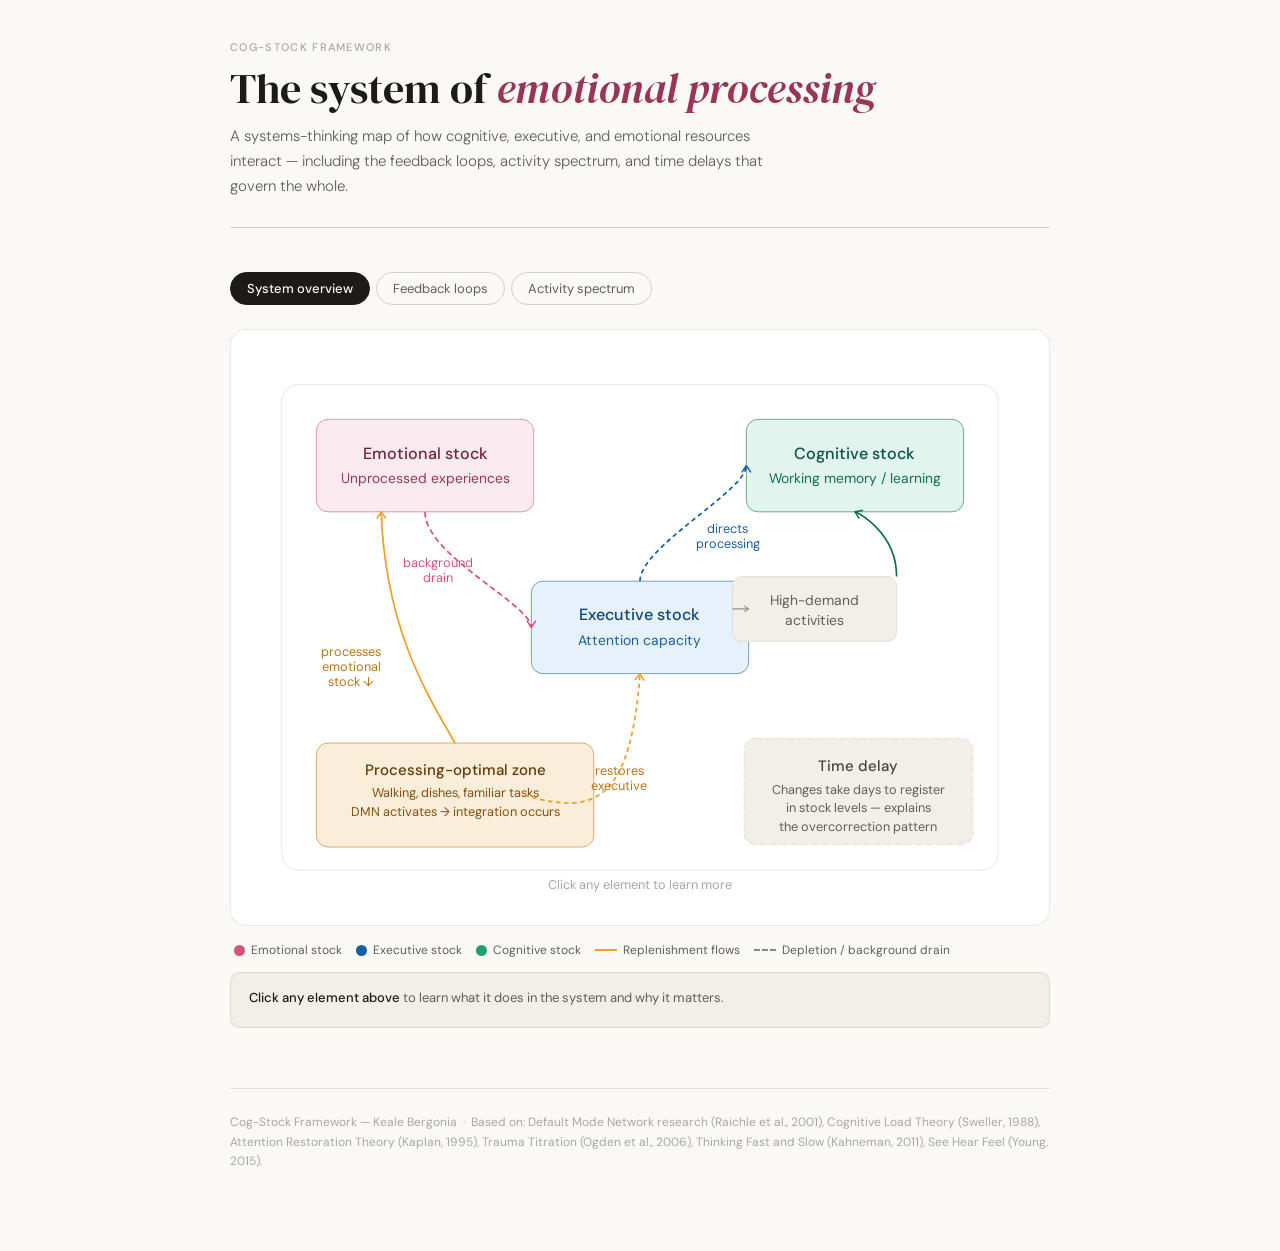
==== index.html @ 5d913b00 "Rename cogstock.html to index.html" ====
<!DOCTYPE html>
<html lang="en">
<head>
  <meta charset="UTF-8">
  <meta name="viewport" content="width=device-width, initial-scale=1.0">
  <title>Cog-Stock System — Keale Bergonia</title>
  <link rel="preconnect" href="https://fonts.googleapis.com">
  <link rel="preconnect" href="https://fonts.gstatic.com" crossorigin>
  <link href="https://fonts.googleapis.com/css2?family=DM+Sans:ital,opsz,wght@0,9..40,300;0,9..40,400;0,9..40,500;1,9..40,300&family=DM+Serif+Display:ital@0;1&display=swap" rel="stylesheet">
  <style>
    :root {
      --pink-50: #FBEAF0;
      --pink-100: #F4C0D1;
      --pink-400: #D4537E;
      --pink-600: #993556;
      --pink-800: #72243E;

      --blue-50: #E6F1FB;
      --blue-400: #378ADD;
      --blue-600: #185FA5;
      --blue-800: #0C447C;

      --teal-50: #E1F5EE;
      --teal-400: #1D9E75;
      --teal-600: #0F6E56;
      --teal-800: #085041;

      --amber-50: #FAEEDA;
      --amber-400: #EF9F27;
      --amber-600: #BA7517;
      --amber-800: #633806;

      --coral-50: #FAECE7;
      --coral-400: #D85A30;
      --coral-600: #993C1D;
      --coral-800: #712B13;

      --red-50: #FCEBEB;
      --red-400: #E24B4A;
      --red-600: #A32D2D;
      --red-800: #501313;

      --gray-50: #F1EFE8;
      --gray-100: #D3D1C7;
      --gray-400: #888780;
      --gray-600: #5F5E5A;
      --gray-800: #444441;

      --bg: #FAF9F6;
      --bg-card: #FFFFFF;
      --text-primary: #1C1B18;
      --text-secondary: #5F5E5A;
      --text-tertiary: #A8A79F;
      --border: rgba(28, 27, 24, 0.1);
      --border-med: rgba(28, 27, 24, 0.18);
      --radius: 10px;
      --radius-lg: 16px;
    }

    * { box-sizing: border-box; margin: 0; padding: 0; }

    body {
      font-family: 'DM Sans', sans-serif;
      background: var(--bg);
      color: var(--text-primary);
      min-height: 100vh;
      padding: 40px 24px 80px;
    }

    .page-wrap {
      max-width: 820px;
      margin: 0 auto;
    }

    header {
      margin-bottom: 44px;
      border-bottom: 0.5px solid var(--border-med);
      padding-bottom: 28px;
    }

    .eyebrow {
      font-size: 11px;
      font-weight: 500;
      letter-spacing: 0.12em;
      text-transform: uppercase;
      color: var(--text-tertiary);
      margin-bottom: 10px;
    }

    h1 {
      font-family: 'DM Serif Display', serif;
      font-size: clamp(28px, 5vw, 42px);
      font-weight: 400;
      line-height: 1.15;
      color: var(--text-primary);
      margin-bottom: 12px;
    }

    h1 em {
      font-style: italic;
      color: var(--pink-600);
    }

    .subtitle {
      font-size: 15px;
      color: var(--text-secondary);
      line-height: 1.65;
      max-width: 560px;
      font-weight: 300;
    }

    /* Tabs */
    .tab-bar {
      display: flex;
      gap: 6px;
      margin-bottom: 24px;
      flex-wrap: wrap;
    }

    .tab {
      padding: 7px 16px;
      border-radius: 20px;
      font-size: 13px;
      font-family: 'DM Sans', sans-serif;
      border: 0.5px solid var(--border-med);
      background: transparent;
      color: var(--text-secondary);
      cursor: pointer;
      transition: all 0.18s ease;
      font-weight: 400;
    }

    .tab:hover {
      background: var(--gray-50);
      border-color: var(--gray-400);
    }

    .tab.active {
      background: var(--text-primary);
      color: #FAF9F6;
      border-color: var(--text-primary);
      font-weight: 500;
    }

    .panel { display: none; }
    .panel.active { display: block; }

    /* SVG container */
    .diagram-wrap {
      background: var(--bg-card);
      border: 0.5px solid var(--border);
      border-radius: var(--radius-lg);
      padding: 20px 16px 16px;
      margin-bottom: 16px;
    }

    svg { overflow: visible; }
    svg text { font-family: 'DM Sans', sans-serif; }

    /* Legend */
    .legend {
      display: flex;
      flex-wrap: wrap;
      gap: 14px;
      font-size: 12px;
      color: var(--text-secondary);
      margin-bottom: 14px;
      padding: 0 4px;
    }

    .legend-item { display: flex; align-items: center; gap: 6px; }
    .legend-dot { width: 11px; height: 11px; border-radius: 50%; flex-shrink: 0; }
    .legend-dash {
      width: 22px; height: 0;
      border-top: 2px dashed var(--gray-400);
      flex-shrink: 0;
    }
    .legend-line {
      width: 22px; height: 2px;
      flex-shrink: 0;
    }

    /* Info box */
    .info-box {
      background: var(--gray-50);
      border: 0.5px solid var(--border);
      border-radius: var(--radius);
      padding: 14px 18px;
      font-size: 13px;
      line-height: 1.7;
      color: var(--text-secondary);
      min-height: 56px;
      transition: all 0.2s ease;
    }

    .info-box strong { color: var(--text-primary); font-weight: 500; }

    /* Activity panel */
    .activity-grid {
      display: grid;
      grid-template-columns: 1fr 1fr;
      gap: 10px;
      margin-bottom: 24px;
    }

    @media (max-width: 520px) {
      .activity-grid { grid-template-columns: 1fr; }
    }

    .activity-card {
      background: var(--bg-card);
      border: 0.5px solid var(--border-med);
      border-radius: var(--radius);
      padding: 14px 16px;
      cursor: pointer;
      transition: all 0.18s ease;
    }

    .activity-card:hover {
      border-color: var(--gray-400);
      background: var(--gray-50);
    }

    .activity-card.selected {
      border-color: var(--pink-400);
      background: var(--pink-50);
    }

    .activity-card h4 {
      font-size: 13px;
      font-weight: 500;
      margin-bottom: 5px;
      color: var(--text-primary);
    }

    .activity-card p {
      font-size: 12px;
      color: var(--text-secondary);
      line-height: 1.55;
      margin-bottom: 8px;
    }

    .tag {
      display: inline-block;
      padding: 3px 9px;
      border-radius: 12px;
      font-size: 11px;
      font-weight: 500;
    }

    /* Meters */
    .meter-section {
      background: var(--bg-card);
      border: 0.5px solid var(--border);
      border-radius: var(--radius-lg);
      padding: 20px 20px 16px;
    }

    .meter-title {
      font-size: 15px;
      font-weight: 500;
      color: var(--text-primary);
      margin-bottom: 4px;
    }

    .meter-desc {
      font-size: 13px;
      color: var(--text-secondary);
      line-height: 1.6;
      margin-bottom: 18px;
    }

    .meter-row { margin-bottom: 12px; }

    .meter-label-row {
      display: flex;
      justify-content: space-between;
      font-size: 12px;
      color: var(--text-secondary);
      margin-bottom: 5px;
    }

    .meter-bar {
      height: 8px;
      border-radius: 4px;
      background: var(--gray-100);
      overflow: hidden;
    }

    .meter-fill {
      height: 100%;
      border-radius: 4px;
      transition: width 0.5s cubic-bezier(0.34, 1.56, 0.64, 1);
    }

    .meter-note {
      margin-top: 16px;
      padding-top: 14px;
      border-top: 0.5px solid var(--border);
      font-size: 12px;
      color: var(--text-secondary);
      line-height: 1.7;
      font-style: italic;
    }

    /* Section heading */
    .section-label {
      font-size: 11px;
      font-weight: 500;
      letter-spacing: 0.1em;
      text-transform: uppercase;
      color: var(--text-tertiary);
      margin-bottom: 16px;
    }

    footer {
      margin-top: 60px;
      padding-top: 24px;
      border-top: 0.5px solid var(--border);
      font-size: 12px;
      color: var(--text-tertiary);
      line-height: 1.6;
    }
  </style>
</head>
<body>
<div class="page-wrap">

  <header>
    <p class="eyebrow">Cog-Stock Framework</p>
    <h1>The system of <em>emotional processing</em></h1>
    <p class="subtitle">A systems-thinking map of how cognitive, executive, and emotional resources interact — including the feedback loops, activity spectrum, and time delays that govern the whole.</p>
  </header>

  <div class="tab-bar">
    <button class="tab active" onclick="showPanel('overview', this)">System overview</button>
    <button class="tab" onclick="showPanel('loops', this)">Feedback loops</button>
    <button class="tab" onclick="showPanel('activities', this)">Activity spectrum</button>
  </div>

  <!-- ===== PANEL 1: OVERVIEW ===== -->
  <div class="panel active" id="panel-overview">
    <div class="diagram-wrap">
      <svg width="100%" viewBox="0 0 680 480">
        <defs>
          <marker id="arr1" viewBox="0 0 10 10" refX="8" refY="5" markerWidth="6" markerHeight="6" orient="auto-start-reverse">
            <path d="M2 1L8 5L2 9" fill="none" stroke="context-stroke" stroke-width="1.5" stroke-linecap="round" stroke-linejoin="round"/>
          </marker>
        </defs>

        <!-- Outer border -->
        <rect x="30" y="30" width="620" height="420" rx="14" fill="none" stroke="#D3D1C7" stroke-width="0.5"/>

        <!-- STOCK 1: Emotional -->
        <g onclick="showInfo('Emotional stock is the accumulation of unprocessed feelings and experiences. It builds continuously — through events, interactions, grief — and drains only through processing. High emotional stock creates background cognitive load even during rest, which is why exhaustion persists even when no new demands are placed on the system.')" style="cursor:pointer">
          <rect x="60" y="60" width="188" height="80" rx="10" fill="#FBEAF0" stroke="#D4537E" stroke-width="0.5"/>
          <text x="154" y="94" text-anchor="middle" font-size="14" font-weight="500" fill="#72243E" font-family="'DM Sans', sans-serif">Emotional stock</text>
          <text x="154" y="115" text-anchor="middle" font-size="12" fill="#993556" font-family="'DM Sans', sans-serif">Unprocessed experiences</text>
        </g>

        <!-- STOCK 2: Executive -->
        <g onclick="showInfo('Executive stock is the finite capacity to direct attention — to process emotional material, make decisions, regulate behavior, and engage with the world. It is the bottleneck of the system. When it is depleted, every other function degrades: emotional processing halts, decision-making fails, and the reinforcing collapse loop begins.')" style="cursor:pointer">
          <rect x="246" y="200" width="188" height="80" rx="10" fill="#E6F1FB" stroke="#185FA5" stroke-width="0.5"/>
          <text x="340" y="234" text-anchor="middle" font-size="14" font-weight="500" fill="#0C447C" font-family="'DM Sans', sans-serif">Executive stock</text>
          <text x="340" y="255" text-anchor="middle" font-size="12" fill="#185FA5" font-family="'DM Sans', sans-serif">Attention capacity</text>
        </g>

        <!-- STOCK 3: Cognitive -->
        <g onclick="showInfo('Cognitive stock is general cognitive resource — working memory, processing speed, learning capacity. It is depleted by active learning, social engagement, creative generation, and analytical work. Unlike emotional stock, cognitive stock replenishes relatively quickly with rest — but only if emotional stock is not simultaneously draining executive resources in the background.')" style="cursor:pointer">
          <rect x="432" y="60" width="188" height="80" rx="10" fill="#E1F5EE" stroke="#0F6E56" stroke-width="0.5"/>
          <text x="526" y="94" text-anchor="middle" font-size="14" font-weight="500" fill="#085041" font-family="'DM Sans', sans-serif">Cognitive stock</text>
          <text x="526" y="115" text-anchor="middle" font-size="12" fill="#0F6E56" font-family="'DM Sans', sans-serif">Working memory / learning</text>
        </g>

        <!-- Background drain: Emotional → Executive -->
        <path d="M 154 140 C 154 178, 246 220, 246 240" fill="none" stroke="#D4537E" stroke-width="1.5" marker-end="url(#arr1)" stroke-dasharray="5 3"/>
        <text x="165" y="188" text-anchor="middle" font-size="11" fill="#D4537E" font-family="'DM Sans', sans-serif">background</text>
        <text x="165" y="201" text-anchor="middle" font-size="11" fill="#D4537E" font-family="'DM Sans', sans-serif">drain</text>

        <!-- High demand activities box -->
        <g onclick="showInfo('High-depletion activities — PHP sessions, creative work, social gatherings, active learning — keep the conscious mind fully occupied. They prevent the default mode network from activating and generate new material that itself requires processing. Both executive and cognitive stocks are taxed simultaneously.')">
          <rect x="420" y="196" width="142" height="56" rx="8" fill="#F1EFE8" stroke="#D3D1C7" stroke-width="0.5" style="cursor:pointer"/>
          <text x="491" y="221" text-anchor="middle" font-size="12" fill="#5F5E5A" font-family="'DM Sans', sans-serif">High-demand</text>
          <text x="491" y="238" text-anchor="middle" font-size="12" fill="#5F5E5A" font-family="'DM Sans', sans-serif">activities</text>
        </g>
        <!-- Arrow: high-demand depletes cognitive -->
        <path d="M 562 196 C 562 156, 526 140, 526 140" fill="none" stroke="#0F6E56" stroke-width="1.5" marker-end="url(#arr1)"/>
        <!-- Arrow: high-demand depletes executive -->
        <path d="M 420 224 L 434 224" fill="none" stroke="#888780" stroke-width="1" marker-end="url(#arr1)"/>

        <!-- Executive directs processing of emotional -->
        <path d="M 340 200 C 340 170, 432 122, 432 100" fill="none" stroke="#185FA5" stroke-width="1.5" marker-end="url(#arr1)" stroke-dasharray="4 3"/>
        <text x="416" y="158" text-anchor="middle" font-size="11" fill="#185FA5" font-family="'DM Sans', sans-serif">directs</text>
        <text x="416" y="171" text-anchor="middle" font-size="11" fill="#185FA5" font-family="'DM Sans', sans-serif">processing</text>

        <!-- Processing-optimal zone -->
        <g onclick="showInfo('Processing-optimal activities are the Goldilocks zone — they occupy just enough attention to prevent rumination while allowing the default mode network to activate. The DMN then works through unprocessed emotional material in the background, integrating experiences and consolidating memory. Walking, dishes, showering, familiar routes all qualify. Modern technology has systematically eliminated these moments.')" style="cursor:pointer">
          <rect x="60" y="340" width="240" height="90" rx="10" fill="#FAEEDA" stroke="#BA7517" stroke-width="0.5"/>
          <text x="180" y="368" text-anchor="middle" font-size="13" font-weight="500" fill="#633806" font-family="'DM Sans', sans-serif">Processing-optimal zone</text>
          <text x="180" y="387" text-anchor="middle" font-size="11" fill="#854F0B" font-family="'DM Sans', sans-serif">Walking, dishes, familiar tasks</text>
          <text x="180" y="403" text-anchor="middle" font-size="11" fill="#854F0B" font-family="'DM Sans', sans-serif">DMN activates → integration occurs</text>
        </g>

        <!-- Processing-optimal reduces emotional stock -->
        <path d="M 180 340 C 154 295, 120 240, 116 140" fill="none" stroke="#EF9F27" stroke-width="1.5" marker-end="url(#arr1)"/>
        <text x="90" y="265" text-anchor="middle" font-size="11" fill="#BA7517" font-family="'DM Sans', sans-serif">processes</text>
        <text x="90" y="278" text-anchor="middle" font-size="11" fill="#BA7517" font-family="'DM Sans', sans-serif">emotional</text>
        <text x="90" y="291" text-anchor="middle" font-size="11" fill="#BA7517" font-family="'DM Sans', sans-serif">stock ↓</text>

        <!-- Processing-optimal restores executive -->
        <path d="M 240 385 C 305 405, 332 385, 340 280" fill="none" stroke="#EF9F27" stroke-width="1.5" marker-end="url(#arr1)" stroke-dasharray="4 3"/>
        <text x="322" y="368" text-anchor="middle" font-size="11" fill="#BA7517" font-family="'DM Sans', sans-serif">restores</text>
        <text x="322" y="381" text-anchor="middle" font-size="11" fill="#BA7517" font-family="'DM Sans', sans-serif">executive</text>

        <!-- Time delay box -->
        <g onclick="showInfo('Time delays are one of the most disorienting features of this system. The effect of switching to online PHP, or adding social time, or reducing demands does not appear in your stocks immediately — it appears days later. This is why people overcorrect: they make a change, feel no improvement, make another change, and then all effects arrive at once causing a different kind of overwhelm. Decisions always need to account for this lag.')" style="cursor:pointer">
          <rect x="430" y="336" width="198" height="92" rx="10" fill="#F1EFE8" stroke="#D3D1C7" stroke-width="0.5" stroke-dasharray="6 3"/>
          <text x="529" y="364" text-anchor="middle" font-size="13" font-weight="500" fill="#444441" font-family="'DM Sans', sans-serif">Time delay</text>
          <text x="529" y="384" text-anchor="middle" font-size="11" fill="#5F5E5A" font-family="'DM Sans', sans-serif">Changes take days to register</text>
          <text x="529" y="400" text-anchor="middle" font-size="11" fill="#5F5E5A" font-family="'DM Sans', sans-serif">in stock levels — explains</text>
          <text x="529" y="416" text-anchor="middle" font-size="11" fill="#5F5E5A" font-family="'DM Sans', sans-serif">the overcorrection pattern</text>
        </g>

        <text x="340" y="466" text-anchor="middle" font-size="11" fill="#A8A79F" font-family="'DM Sans', sans-serif">Click any element to learn more</text>
      </svg>
    </div>

    <div class="legend">
      <div class="legend-item"><div class="legend-dot" style="background:#D4537E"></div> Emotional stock</div>
      <div class="legend-item"><div class="legend-dot" style="background:#185FA5"></div> Executive stock</div>
      <div class="legend-item"><div class="legend-dot" style="background:#1D9E75"></div> Cognitive stock</div>
      <div class="legend-item"><div class="legend-line" style="background:#EF9F27"></div> Replenishment flows</div>
      <div class="legend-item"><div class="legend-dash"></div> Depletion / background drain</div>
    </div>

    <div class="info-box" id="info-box-1">
      <strong>Click any element above</strong> to learn what it does in the system and why it matters.
    </div>
  </div>

  <!-- ===== PANEL 2: FEEDBACK LOOPS ===== -->
  <div class="panel" id="panel-loops">
    <div class="diagram-wrap">
      <svg width="100%" viewBox="0 0 680 460">
        <defs>
          <marker id="arr2" viewBox="0 0 10 10" refX="8" refY="5" markerWidth="6" markerHeight="6" orient="auto-start-reverse">
            <path d="M2 1L8 5L2 9" fill="none" stroke="context-stroke" stroke-width="1.5" stroke-linecap="round" stroke-linejoin="round"/>
          </marker>
        </defs>

        <!-- REINFORCING LOOP -->
        <text x="170" y="36" text-anchor="middle" font-size="13" font-weight="500" fill="#1C1B18" font-family="'DM Sans', sans-serif">Reinforcing collapse loop</text>
        <text x="170" y="52" text-anchor="middle" font-size="11" fill="#888780" font-family="'DM Sans', sans-serif">Each pass amplifies the original condition</text>

        <g onclick="showInfo2('Executive depletion is the starting condition. When the executive stock runs low — from PHP, creative work, social demands — the system loses its capacity to process emotional material or regulate behavior. Everything downstream degrades. The critical insight is that this is a resource problem, not a character problem.')" style="cursor:pointer">
          <rect x="50" y="72" width="240" height="60" rx="10" fill="#FAECE7" stroke="#D85A30" stroke-width="0.5"/>
          <text x="170" y="99" text-anchor="middle" font-size="13" font-weight="500" fill="#712B13" font-family="'DM Sans', sans-serif">Executive depletion</text>
          <text x="170" y="117" text-anchor="middle" font-size="12" fill="#993C1D" font-family="'DM Sans', sans-serif">Resource exhausted</text>
        </g>

        <g onclick="showInfo2('When executive stock is depleted, the system cannot function at its normal level. High-depletion tasks become impossible. Creative work stalls. Social engagement costs too much. The critical move is what happens next — because rather than reading this as a resource problem, the mind often reads it as a character problem.')" style="cursor:pointer">
          <rect x="50" y="196" width="240" height="60" rx="10" fill="#FAECE7" stroke="#D85A30" stroke-width="0.5"/>
          <text x="170" y="223" text-anchor="middle" font-size="13" font-weight="500" fill="#712B13" font-family="'DM Sans', sans-serif">Functional impairment</text>
          <text x="170" y="241" text-anchor="middle" font-size="12" fill="#993C1D" font-family="'DM Sans', sans-serif">Capacity visibly fails</text>
        </g>

        <g onclick="showInfo2('The self-talk interpretation: this impairment means laziness, weakness, lack of discipline — not resource depletion. This is the crucial misattribution. It generates shame and self-directed anger, which are themselves emotional experiences requiring processing capacity to handle. The loop closes: the interpretation that tries to explain the failure actually worsens it.')" style="cursor:pointer">
          <rect x="50" y="320" width="240" height="60" rx="10" fill="#FCEBEB" stroke="#E24B4A" stroke-width="0.5"/>
          <text x="170" y="347" text-anchor="middle" font-size="13" font-weight="500" fill="#501313" font-family="'DM Sans', sans-serif">Negative self-interpretation</text>
          <text x="170" y="365" text-anchor="middle" font-size="12" fill="#A32D2D" font-family="'DM Sans', sans-serif">Laziness, failure, weakness</text>
        </g>

        <g onclick="showInfo2('Shame and self-criticism add to emotional stock — they are unprocessed feelings that now require executive resources to handle. This is the loop closing: depleted executive stock → impairment → shame → more emotional stock → further executive depletion → deeper impairment. Each cycle worsens the starting condition.')" style="cursor:pointer">
          <rect x="390" y="196" width="240" height="60" rx="10" fill="#FBEAF0" stroke="#D4537E" stroke-width="0.5"/>
          <text x="510" y="223" text-anchor="middle" font-size="13" font-weight="500" fill="#72243E" font-family="'DM Sans', sans-serif">Emotional stock rises</text>
          <text x="510" y="241" text-anchor="middle" font-size="12" fill="#993556" font-family="'DM Sans', sans-serif">Shame added to backlog</text>
        </g>

        <!-- Loop arrows -->
        <path d="M 170 132 L 170 196" fill="none" stroke="#D85A30" stroke-width="1.5" marker-end="url(#arr2)"/>
        <path d="M 170 256 L 170 320" fill="none" stroke="#E24B4A" stroke-width="1.5" marker-end="url(#arr2)"/>
        <path d="M 290 350 C 360 350, 380 290, 390 256" fill="none" stroke="#E24B4A" stroke-width="1.5" marker-end="url(#arr2)"/>
        <path d="M 510 196 C 510 158, 360 130, 290 120" fill="none" stroke="#D4537E" stroke-width="1.5" marker-end="url(#arr2)"/>

        <text x="330" y="168" text-anchor="middle" font-size="26" fill="#D85A30" opacity="0.5" font-family="sans-serif">↻</text>
        <text x="330" y="192" text-anchor="middle" font-size="11" fill="#D85A30" font-family="'DM Sans', sans-serif">amplifies</text>

        <!-- Divider -->
        <line x1="380" y1="55" x2="380" y2="430" stroke="#D3D1C7" stroke-width="0.5" stroke-dasharray="4 4"/>

        <!-- BALANCING LOOP -->
        <text x="530" y="36" text-anchor="middle" font-size="13" font-weight="500" fill="#1C1B18" font-family="'DM Sans', sans-serif">Balancing loop</text>
        <text x="530" y="52" text-anchor="middle" font-size="11" fill="#888780" font-family="'DM Sans', sans-serif">Titration seeks safe equilibrium</text>

        <!-- Reinforcing symbol -->
        <text x="530" y="36" text-anchor="middle" font-size="13" font-weight="500" fill="#1C1B18" font-family="'DM Sans', sans-serif">Balancing loop</text>

        <g onclick="showInfo2('High emotional pressure means the valve — the metaphor for inward attention — needs careful management. Opening it too wide (sitting meditation) when pressure is high floods the system. Keeping it completely closed (constant distraction) lets pressure build indefinitely. The answer is calibrated opening.')" style="cursor:pointer">
          <rect x="415" y="72" width="228" height="60" rx="10" fill="#FBEAF0" stroke="#D4537E" stroke-width="0.5"/>
          <text x="529" y="99" text-anchor="middle" font-size="13" font-weight="500" fill="#72243E" font-family="'DM Sans', sans-serif">Emotional pressure</text>
          <text x="529" y="117" text-anchor="middle" font-size="12" fill="#993556" font-family="'DM Sans', sans-serif">high / medium / low</text>
        </g>

        <g onclick="showInfo2('The valve opening — how much inward attention you allow — adjusts to match current capacity. This is the titration mechanism. Too intense to sit? Do dishes. Still too intense? Add music. Still overwhelming? Try a podcast. This is not avoidance. It is strategic regulation of processing rate to protect the system from flooding.')" style="cursor:pointer">
          <rect x="415" y="196" width="228" height="60" rx="10" fill="#FAEEDA" stroke="#BA7517" stroke-width="0.5"/>
          <text x="529" y="223" text-anchor="middle" font-size="13" font-weight="500" fill="#633806" font-family="'DM Sans', sans-serif">Valve opening adjusts</text>
          <text x="529" y="241" text-anchor="middle" font-size="12" fill="#854F0B" font-family="'DM Sans', sans-serif">to current capacity</text>
        </g>

        <g onclick="showInfo2('When titration is calibrated correctly, the system processes emotional stock at a manageable rate — neither flooding nor accumulating indefinitely. The DMN activates, integration occurs, and emotional stock slowly decreases. Executive stock is preserved rather than overwhelmed. This is the healthy loop.')" style="cursor:pointer">
          <rect x="415" y="320" width="228" height="60" rx="10" fill="#E1F5EE" stroke="#0F6E56" stroke-width="0.5"/>
          <text x="529" y="347" text-anchor="middle" font-size="13" font-weight="500" fill="#085041" font-family="'DM Sans', sans-serif">Processing occurs</text>
          <text x="529" y="365" text-anchor="middle" font-size="12" fill="#0F6E56" font-family="'DM Sans', sans-serif">at manageable rate</text>
        </g>

        <path d="M 529 132 L 529 196" fill="none" stroke="#D4537E" stroke-width="1.5" marker-end="url(#arr2)"/>
        <path d="M 529 256 L 529 320" fill="none" stroke="#EF9F27" stroke-width="1.5" marker-end="url(#arr2)"/>
        <path d="M 415 350 C 390 350, 390 132, 415 102" fill="none" stroke="#1D9E75" stroke-width="1.5" marker-end="url(#arr2)"/>

        <text x="392" y="232" text-anchor="middle" font-size="18" fill="#1D9E75" opacity="0.7" font-family="sans-serif">⇌</text>
        <text x="392" y="255" text-anchor="middle" font-size="11" fill="#1D9E75" font-family="'DM Sans', sans-serif">regulates</text>

        <text x="185" y="444" text-anchor="middle" font-size="11" fill="#A8A79F" font-family="'DM Sans', sans-serif">Reinforcing loops amplify</text>
        <text x="530" y="444" text-anchor="middle" font-size="11" fill="#A8A79F" font-family="'DM Sans', sans-serif">Balancing loops regulate</text>
      </svg>
    </div>
    <div class="info-box" id="info-box-2">
      <strong>Click any node above</strong> to understand its role in the feedback loop.
    </div>
  </div>

  <!-- ===== PANEL 3: ACTIVITIES ===== -->
  <div class="panel" id="panel-activities">
    <p class="section-label">Select an activity type</p>
    <div class="activity-grid">
      <div class="activity-card selected" id="card-high" onclick="selectActivity('high')">
        <h4>High depletion</h4>
        <p>PHP sessions, creative writing, social gatherings, new skill learning</p>
        <span class="tag" style="background:#FAECE7; color:#712B13;">Drains executive + cognitive</span>
      </div>
      <div class="activity-card" id="card-optimal" onclick="selectActivity('optimal')">
        <h4>Processing-optimal</h4>
        <p>Walking, doing dishes, showering, driving familiar routes</p>
        <span class="tag" style="background:#FAEEDA; color:#633806;">DMN activates → integration</span>
      </div>
      <div class="activity-card" id="card-low" onclick="selectActivity('low')">
        <h4>Low depletion</h4>
        <p>Watching TV, reading casually, low-effort games</p>
        <span class="tag" style="background:#E1F5EE; color:#085041;">Rests but doesn't replenish</span>
      </div>
      <div class="activity-card" id="card-sitting" onclick="selectActivity('sitting')">
        <h4>Sitting meditation</h4>
        <p>Formal breath focus, body scan — maximum valve opening</p>
        <span class="tag" style="background:#E6F1FB; color:#0C447C;">Optimal only when capacity is high</span>
      </div>
    </div>

    <div class="meter-section">
      <div class="meter-title" id="act-title">High-depletion activity</div>
      <div class="meter-desc" id="act-desc">PHP, creative work, social engagement — keeps the conscious mind fully occupied, preventing any background processing.</div>

      <div class="meter-row">
        <div class="meter-label-row"><span>Executive stock: capacity preserved</span></div>
        <div class="meter-bar"><div class="meter-fill" id="bar-exec" style="background:#185FA5; width:10%"></div></div>
      </div>
      <div class="meter-row">
        <div class="meter-label-row"><span>Cognitive stock: capacity preserved</span></div>
        <div class="meter-bar"><div class="meter-fill" id="bar-cog" style="background:#1D9E75; width:10%"></div></div>
      </div>
      <div class="meter-row">
        <div class="meter-label-row"><span>Emotional processing rate</span></div>
        <div class="meter-bar"><div class="meter-fill" id="bar-proc" style="background:#D4537E; width:10%"></div></div>
      </div>
      <div class="meter-row">
        <div class="meter-label-row"><span>Valve opening (inward attention)</span></div>
        <div class="meter-bar"><div class="meter-fill" id="bar-valve" style="background:#EF9F27; width:10%"></div></div>
      </div>

      <div class="meter-note" id="act-note"></div>
    </div>
  </div>

  <footer>
    <p>Cog-Stock Framework — Keale Bergonia &nbsp;·&nbsp; Based on: Default Mode Network research (Raichle et al., 2001), Cognitive Load Theory (Sweller, 1988), Attention Restoration Theory (Kaplan, 1995), Trauma Titration (Ogden et al., 2006), Thinking Fast and Slow (Kahneman, 2011), See Hear Feel (Young, 2015).</p>
  </footer>
</div>

<script>
  function showPanel(name, btn) {
    document.querySelectorAll('.panel').forEach(p => p.classList.remove('active'));
    document.querySelectorAll('.tab').forEach(t => t.classList.remove('active'));
    document.getElementById('panel-' + name).classList.add('active');
    btn.classList.add('active');
  }

  function showInfo(msg) {
    const box = document.getElementById('info-box-1');
    if (box) box.innerHTML = msg;
  }

  function showInfo2(msg) {
    const box = document.getElementById('info-box-2');
    if (box) box.innerHTML = msg;
  }

  const activities = {
    high: {
      title: 'High-depletion activity',
      desc: 'PHP, creative work, social engagement — keeps the conscious mind fully occupied, preventing any background processing.',
      exec: 12, cog: 15, proc: 4, valve: 5,
      note: 'The "recovery plan" failure from the PHP case study: reaching for creative hobbies after a PHP session attempts to fill from an empty executive stock. There is nowhere left to pull from — which reads as laziness but is actually resource exhaustion.'
    },
    optimal: {
      title: 'Processing-optimal activity',
      desc: 'Walking, dishes, showering — occupies just enough attention to prevent rumination while activating the default mode network.',
      exec: 72, cog: 68, proc: 85, valve: 60,
      note: 'This is the Goldilocks zone. The DMN activates, emotional material surfaces and integrates at a manageable rate, and executive stock is gently preserved rather than depleted. The bed, the bath, the bus — the moments modern technology has systematically eliminated.'
    },
    low: {
      title: 'Low-depletion activity',
      desc: 'TV, casual reading, low-effort games — rests executive functions without creating conditions for emotional integration.',
      exec: 55, cog: 50, proc: 22, valve: 18,
      note: 'An important distinction: rest and replenishment are not the same. Low-depletion activities prevent new drain but do not actively process the emotional stock accumulating in the background. Useful for acute overwhelm, but not a substitute for processing-optimal time.'
    },
    sitting: {
      title: 'Sitting meditation',
      desc: 'Full inward focus — maximum valve opening. Highest processing rate possible, but requires the most executive capacity to sustain.',
      exec: 65, cog: 60, proc: 95, valve: 95,
      note: 'When executive stock is high, sitting meditation is the most efficient processing mode. When executive stock is already depleted, it is the worst choice — you are opening the valve fully into an empty bucket. The correct response is not to push through, but to move down the meditation spectrum.'
    }
  };

  function selectActivity(key) {
    document.querySelectorAll('.activity-card').forEach(c => c.classList.remove('selected'));
    document.getElementById('card-' + key).classList.add('selected');
    const a = activities[key];
    document.getElementById('act-title').textContent = a.title;
    document.getElementById('act-desc').textContent = a.desc;
    document.getElementById('bar-exec').style.width = a.exec + '%';
    document.getElementById('bar-cog').style.width = a.cog + '%';
    document.getElementById('bar-proc').style.width = a.proc + '%';
    document.getElementById('bar-valve').style.width = a.valve + '%';
    document.getElementById('act-note').textContent = a.note;
  }

  selectActivity('high');
</script>
</body>
</html>
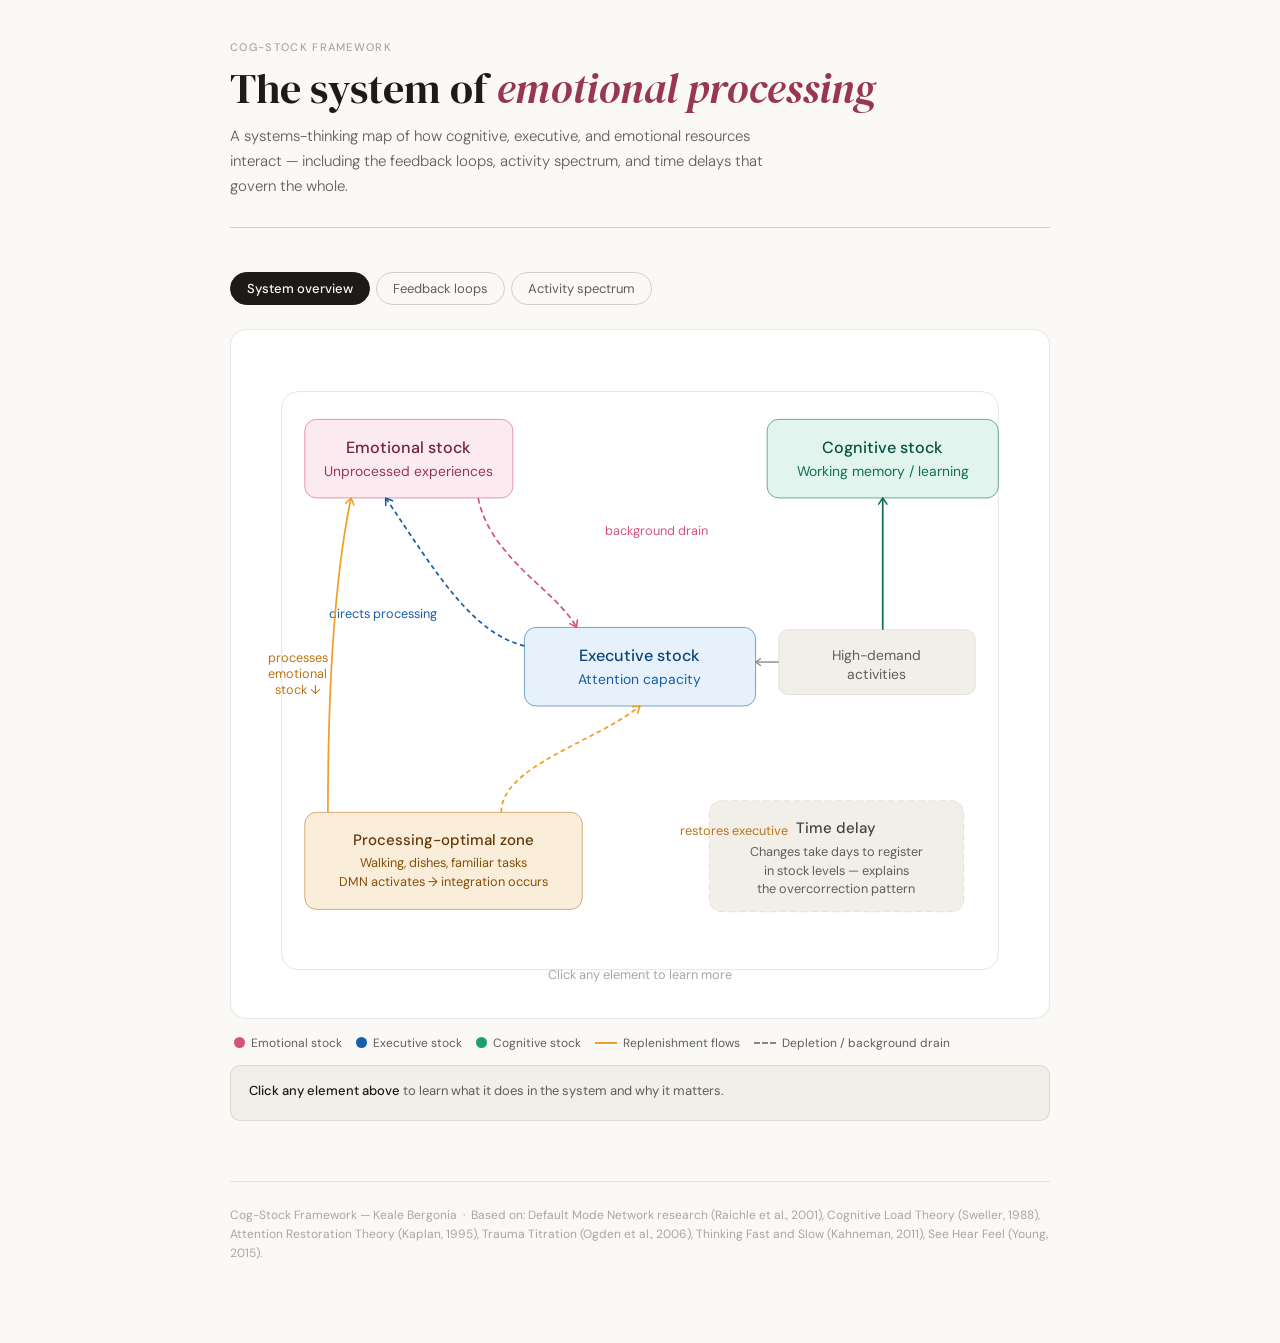
==== commit bb53affd: "Update index.html" ====
--- a/index.html
+++ b/index.html
@@ -341,7 +341,43 @@
   <!-- ===== PANEL 1: OVERVIEW ===== -->
   <div class="panel active" id="panel-overview">
     <div class="diagram-wrap">
-      <svg width="100%" viewBox="0 0 680 480">
+      <!--
+        CLEAN LAYOUT — viewBox 680 x 560
+        All nodes, arrows, and labels placed with explicit clear-zone reasoning.
+
+        NODE POSITIONS (x, y, w, h):
+          Emotional stock:      x=50,  y=60,  w=180, h=68  → right edge x=230, bottom y=128, centre (140, 94)
+          Cognitive stock:      x=450, y=60,  w=200, h=68  → left edge x=450, bottom y=128, centre (550, 94)
+          Executive stock:      x=240, y=240, w=200, h=68  → top y=240, bottom y=308, centre (340, 274)
+          High-demand:          x=460, y=240, w=170, h=56  → left edge x=460, centre (545, 268)
+          Processing-optimal:   x=50,  y=400, w=240, h=84  → right edge x=290, top y=400, centre (170, 442)
+          Time delay:           x=400, y=390, w=220, h=96  → centre (510, 438)
+
+        ARROWS and their label zones:
+          1. Background drain (pink dashed): Emotional bottom-right (200,128) → Executive top (300,240)
+             Curves through clear zone right of Emotional, left of Executive top.
+             Label at x=270, y=190 (open space between the two boxes, right of curve midpoint)
+
+          2. Directs processing (blue dashed): Executive top-left (260,240) → Emotional bottom (130,128)
+             Curves left through open zone. Needs to stay left of background drain curve.
+             Label at x=155, y=210 (below the curve midpoint, above Executive box)
+
+          3. High-demand → Cognitive (green solid): High-demand top (535,240) → Cognitive bottom (535,128)
+             Straight vertical line in right column.
+             No label needed — visually obvious.
+
+          4. High-demand → Executive (gray solid): High-demand left (460,268) → Executive right (440,274)
+             Short horizontal stub.
+
+          5. Processing-optimal → Emotional (amber solid): Proc-opt left-top (65,400) → Emotional bottom-left (90,128)
+             Runs up the far left edge, clear of all other lines.
+             Label at x=38, y=275 (rotated, or 3 lines at x=38)
+
+          6. Processing-optimal → Executive (amber dashed): Proc-opt right (290,442) → Executive bottom (340,308)
+             Curves right then up in the open zone between the two boxes.
+             Label at x=360, y=380 (right of curve, clear of Time delay box)
+      -->
+      <svg width="100%" viewBox="0 0 680 560">
         <defs>
           <marker id="arr1" viewBox="0 0 10 10" refX="8" refY="5" markerWidth="6" markerHeight="6" orient="auto-start-reverse">
             <path d="M2 1L8 5L2 9" fill="none" stroke="context-stroke" stroke-width="1.5" stroke-linecap="round" stroke-linejoin="round"/>
@@ -349,79 +385,90 @@
         </defs>
 
         <!-- Outer border -->
-        <rect x="30" y="30" width="620" height="420" rx="14" fill="none" stroke="#D3D1C7" stroke-width="0.5"/>
-
-        <!-- STOCK 1: Emotional -->
+        <rect x="30" y="36" width="620" height="500" rx="14" fill="none" stroke="#D3D1C7" stroke-width="0.5"/>
+
+        <!-- ── NODES ── -->
+
+        <!-- Emotional stock: x=50 y=60 w=180 h=68 -->
         <g onclick="showInfo('Emotional stock is the accumulation of unprocessed feelings and experiences. It builds continuously — through events, interactions, grief — and drains only through processing. High emotional stock creates background cognitive load even during rest, which is why exhaustion persists even when no new demands are placed on the system.')" style="cursor:pointer">
-          <rect x="60" y="60" width="188" height="80" rx="10" fill="#FBEAF0" stroke="#D4537E" stroke-width="0.5"/>
-          <text x="154" y="94" text-anchor="middle" font-size="14" font-weight="500" fill="#72243E" font-family="'DM Sans', sans-serif">Emotional stock</text>
-          <text x="154" y="115" text-anchor="middle" font-size="12" fill="#993556" font-family="'DM Sans', sans-serif">Unprocessed experiences</text>
-        </g>
-
-        <!-- STOCK 2: Executive -->
+          <rect x="50" y="60" width="180" height="68" rx="10" fill="#FBEAF0" stroke="#D4537E" stroke-width="0.5"/>
+          <text x="140" y="89" text-anchor="middle" font-size="14" font-weight="500" fill="#72243E" font-family="'DM Sans', sans-serif">Emotional stock</text>
+          <text x="140" y="109" text-anchor="middle" font-size="12" fill="#993556" font-family="'DM Sans', sans-serif">Unprocessed experiences</text>
+        </g>
+
+        <!-- Cognitive stock: x=450 y=60 w=200 h=68 -->
+        <g onclick="showInfo('Cognitive stock is general cognitive resource — working memory, processing speed, learning capacity. It is depleted by active learning, social engagement, creative generation, and analytical work. Unlike emotional stock, cognitive stock replenishes relatively quickly with rest — but only if emotional stock is not simultaneously draining executive resources in the background.')" style="cursor:pointer">
+          <rect x="450" y="60" width="200" height="68" rx="10" fill="#E1F5EE" stroke="#0F6E56" stroke-width="0.5"/>
+          <text x="550" y="89" text-anchor="middle" font-size="14" font-weight="500" fill="#085041" font-family="'DM Sans', sans-serif">Cognitive stock</text>
+          <text x="550" y="109" text-anchor="middle" font-size="12" fill="#0F6E56" font-family="'DM Sans', sans-serif">Working memory / learning</text>
+        </g>
+
+        <!-- Executive stock: x=240 y=240 w=200 h=68 -->
         <g onclick="showInfo('Executive stock is the finite capacity to direct attention — to process emotional material, make decisions, regulate behavior, and engage with the world. It is the bottleneck of the system. When it is depleted, every other function degrades: emotional processing halts, decision-making fails, and the reinforcing collapse loop begins.')" style="cursor:pointer">
-          <rect x="246" y="200" width="188" height="80" rx="10" fill="#E6F1FB" stroke="#185FA5" stroke-width="0.5"/>
-          <text x="340" y="234" text-anchor="middle" font-size="14" font-weight="500" fill="#0C447C" font-family="'DM Sans', sans-serif">Executive stock</text>
-          <text x="340" y="255" text-anchor="middle" font-size="12" fill="#185FA5" font-family="'DM Sans', sans-serif">Attention capacity</text>
-        </g>
-
-        <!-- STOCK 3: Cognitive -->
-        <g onclick="showInfo('Cognitive stock is general cognitive resource — working memory, processing speed, learning capacity. It is depleted by active learning, social engagement, creative generation, and analytical work. Unlike emotional stock, cognitive stock replenishes relatively quickly with rest — but only if emotional stock is not simultaneously draining executive resources in the background.')" style="cursor:pointer">
-          <rect x="432" y="60" width="188" height="80" rx="10" fill="#E1F5EE" stroke="#0F6E56" stroke-width="0.5"/>
-          <text x="526" y="94" text-anchor="middle" font-size="14" font-weight="500" fill="#085041" font-family="'DM Sans', sans-serif">Cognitive stock</text>
-          <text x="526" y="115" text-anchor="middle" font-size="12" fill="#0F6E56" font-family="'DM Sans', sans-serif">Working memory / learning</text>
-        </g>
-
-        <!-- Background drain: Emotional → Executive -->
-        <path d="M 154 140 C 154 178, 246 220, 246 240" fill="none" stroke="#D4537E" stroke-width="1.5" marker-end="url(#arr1)" stroke-dasharray="5 3"/>
-        <text x="165" y="188" text-anchor="middle" font-size="11" fill="#D4537E" font-family="'DM Sans', sans-serif">background</text>
-        <text x="165" y="201" text-anchor="middle" font-size="11" fill="#D4537E" font-family="'DM Sans', sans-serif">drain</text>
-
-        <!-- High demand activities box -->
-        <g onclick="showInfo('High-depletion activities — PHP sessions, creative work, social gatherings, active learning — keep the conscious mind fully occupied. They prevent the default mode network from activating and generate new material that itself requires processing. Both executive and cognitive stocks are taxed simultaneously.')">
-          <rect x="420" y="196" width="142" height="56" rx="8" fill="#F1EFE8" stroke="#D3D1C7" stroke-width="0.5" style="cursor:pointer"/>
-          <text x="491" y="221" text-anchor="middle" font-size="12" fill="#5F5E5A" font-family="'DM Sans', sans-serif">High-demand</text>
-          <text x="491" y="238" text-anchor="middle" font-size="12" fill="#5F5E5A" font-family="'DM Sans', sans-serif">activities</text>
-        </g>
-        <!-- Arrow: high-demand depletes cognitive -->
-        <path d="M 562 196 C 562 156, 526 140, 526 140" fill="none" stroke="#0F6E56" stroke-width="1.5" marker-end="url(#arr1)"/>
-        <!-- Arrow: high-demand depletes executive -->
-        <path d="M 420 224 L 434 224" fill="none" stroke="#888780" stroke-width="1" marker-end="url(#arr1)"/>
-
-        <!-- Executive directs processing of emotional -->
-        <path d="M 340 200 C 340 170, 432 122, 432 100" fill="none" stroke="#185FA5" stroke-width="1.5" marker-end="url(#arr1)" stroke-dasharray="4 3"/>
-        <text x="416" y="158" text-anchor="middle" font-size="11" fill="#185FA5" font-family="'DM Sans', sans-serif">directs</text>
-        <text x="416" y="171" text-anchor="middle" font-size="11" fill="#185FA5" font-family="'DM Sans', sans-serif">processing</text>
-
-        <!-- Processing-optimal zone -->
+          <rect x="240" y="240" width="200" height="68" rx="10" fill="#E6F1FB" stroke="#185FA5" stroke-width="0.5"/>
+          <text x="340" y="269" text-anchor="middle" font-size="14" font-weight="500" fill="#0C447C" font-family="'DM Sans', sans-serif">Executive stock</text>
+          <text x="340" y="289" text-anchor="middle" font-size="12" fill="#185FA5" font-family="'DM Sans', sans-serif">Attention capacity</text>
+        </g>
+
+        <!-- High-demand activities: x=460 y=240 w=170 h=56 -->
+        <g onclick="showInfo('High-depletion activities — PHP sessions, creative work, social gatherings, active learning — keep the conscious mind fully occupied. They prevent the default mode network from activating and generate new material that itself requires processing. Both executive and cognitive stocks are taxed simultaneously.')" style="cursor:pointer">
+          <rect x="460" y="242" width="170" height="56" rx="8" fill="#F1EFE8" stroke="#D3D1C7" stroke-width="0.5"/>
+          <text x="545" y="268" text-anchor="middle" font-size="12" fill="#5F5E5A" font-family="'DM Sans', sans-serif">High-demand</text>
+          <text x="545" y="285" text-anchor="middle" font-size="12" fill="#5F5E5A" font-family="'DM Sans', sans-serif">activities</text>
+        </g>
+
+        <!-- Processing-optimal zone: x=50 y=400 w=240 h=84 -->
         <g onclick="showInfo('Processing-optimal activities are the Goldilocks zone — they occupy just enough attention to prevent rumination while allowing the default mode network to activate. The DMN then works through unprocessed emotional material in the background, integrating experiences and consolidating memory. Walking, dishes, showering, familiar routes all qualify. Modern technology has systematically eliminated these moments.')" style="cursor:pointer">
-          <rect x="60" y="340" width="240" height="90" rx="10" fill="#FAEEDA" stroke="#BA7517" stroke-width="0.5"/>
-          <text x="180" y="368" text-anchor="middle" font-size="13" font-weight="500" fill="#633806" font-family="'DM Sans', sans-serif">Processing-optimal zone</text>
-          <text x="180" y="387" text-anchor="middle" font-size="11" fill="#854F0B" font-family="'DM Sans', sans-serif">Walking, dishes, familiar tasks</text>
-          <text x="180" y="403" text-anchor="middle" font-size="11" fill="#854F0B" font-family="'DM Sans', sans-serif">DMN activates → integration occurs</text>
-        </g>
-
-        <!-- Processing-optimal reduces emotional stock -->
-        <path d="M 180 340 C 154 295, 120 240, 116 140" fill="none" stroke="#EF9F27" stroke-width="1.5" marker-end="url(#arr1)"/>
-        <text x="90" y="265" text-anchor="middle" font-size="11" fill="#BA7517" font-family="'DM Sans', sans-serif">processes</text>
-        <text x="90" y="278" text-anchor="middle" font-size="11" fill="#BA7517" font-family="'DM Sans', sans-serif">emotional</text>
-        <text x="90" y="291" text-anchor="middle" font-size="11" fill="#BA7517" font-family="'DM Sans', sans-serif">stock ↓</text>
-
-        <!-- Processing-optimal restores executive -->
-        <path d="M 240 385 C 305 405, 332 385, 340 280" fill="none" stroke="#EF9F27" stroke-width="1.5" marker-end="url(#arr1)" stroke-dasharray="4 3"/>
-        <text x="322" y="368" text-anchor="middle" font-size="11" fill="#BA7517" font-family="'DM Sans', sans-serif">restores</text>
-        <text x="322" y="381" text-anchor="middle" font-size="11" fill="#BA7517" font-family="'DM Sans', sans-serif">executive</text>
-
-        <!-- Time delay box -->
+          <rect x="50" y="400" width="240" height="84" rx="10" fill="#FAEEDA" stroke="#BA7517" stroke-width="0.5"/>
+          <text x="170" y="428" text-anchor="middle" font-size="13" font-weight="500" fill="#633806" font-family="'DM Sans', sans-serif">Processing-optimal zone</text>
+          <text x="170" y="447" text-anchor="middle" font-size="11" fill="#854F0B" font-family="'DM Sans', sans-serif">Walking, dishes, familiar tasks</text>
+          <text x="170" y="464" text-anchor="middle" font-size="11" fill="#854F0B" font-family="'DM Sans', sans-serif">DMN activates → integration occurs</text>
+        </g>
+
+        <!-- Time delay: x=400 y=390 w=220 h=96 -->
         <g onclick="showInfo('Time delays are one of the most disorienting features of this system. The effect of switching to online PHP, or adding social time, or reducing demands does not appear in your stocks immediately — it appears days later. This is why people overcorrect: they make a change, feel no improvement, make another change, and then all effects arrive at once causing a different kind of overwhelm. Decisions always need to account for this lag.')" style="cursor:pointer">
-          <rect x="430" y="336" width="198" height="92" rx="10" fill="#F1EFE8" stroke="#D3D1C7" stroke-width="0.5" stroke-dasharray="6 3"/>
-          <text x="529" y="364" text-anchor="middle" font-size="13" font-weight="500" fill="#444441" font-family="'DM Sans', sans-serif">Time delay</text>
-          <text x="529" y="384" text-anchor="middle" font-size="11" fill="#5F5E5A" font-family="'DM Sans', sans-serif">Changes take days to register</text>
-          <text x="529" y="400" text-anchor="middle" font-size="11" fill="#5F5E5A" font-family="'DM Sans', sans-serif">in stock levels — explains</text>
-          <text x="529" y="416" text-anchor="middle" font-size="11" fill="#5F5E5A" font-family="'DM Sans', sans-serif">the overcorrection pattern</text>
-        </g>
-
-        <text x="340" y="466" text-anchor="middle" font-size="11" fill="#A8A79F" font-family="'DM Sans', sans-serif">Click any element to learn more</text>
+          <rect x="400" y="390" width="220" height="96" rx="10" fill="#F1EFE8" stroke="#D3D1C7" stroke-width="0.5" stroke-dasharray="6 3"/>
+          <text x="510" y="418" text-anchor="middle" font-size="13" font-weight="500" fill="#444441" font-family="'DM Sans', sans-serif">Time delay</text>
+          <text x="510" y="438" text-anchor="middle" font-size="11" fill="#5F5E5A" font-family="'DM Sans', sans-serif">Changes take days to register</text>
+          <text x="510" y="454" text-anchor="middle" font-size="11" fill="#5F5E5A" font-family="'DM Sans', sans-serif">in stock levels — explains</text>
+          <text x="510" y="470" text-anchor="middle" font-size="11" fill="#5F5E5A" font-family="'DM Sans', sans-serif">the overcorrection pattern</text>
+        </g>
+
+        <!-- ── ARROWS ── -->
+
+        <!-- 1. Background drain: exits Emotional bottom-right (200,128), curves to Executive top (290,240) — dashed pink -->
+        <!-- Path stays in the zone x=200–290, y=128–240, well right of Emotional and left of Cognitive -->
+        <path d="M 200 128 C 210 180, 270 210, 285 240" fill="none" stroke="#D4537E" stroke-width="1.5" marker-end="url(#arr1)" stroke-dasharray="5 3"/>
+        <!-- Label: pushed right and up, clear of directs processing -->
+        <text x="310" y="160" text-anchor="start" font-size="11" fill="#D4537E" font-family="'DM Sans', sans-serif">background drain</text>
+
+        <!-- 2. Directs processing: exits Executive left (240,256), arcs left through clear zone to Emotional bottom (115,128) — dashed blue -->
+        <!-- Stays clearly left of arrow 1, arc apex around x=190, y=195 -->
+        <path d="M 240 256 C 195 245, 165 195, 120 128" fill="none" stroke="#185FA5" stroke-width="1.5" marker-end="url(#arr1)" stroke-dasharray="4 3"/>
+        <!-- Label: left of arc, in open zone -->
+        <text x="118" y="232" text-anchor="middle" font-size="11" fill="#185FA5" font-family="'DM Sans', sans-serif">directs processing</text>
+
+        <!-- 3. High-demand depletes Cognitive: High-demand top (550,242) → Cognitive bottom (550,128) — solid green, straight -->
+        <line x1="550" y1="242" x2="550" y2="128" stroke="#0F6E56" stroke-width="1.5" marker-end="url(#arr1)"/>
+
+        <!-- 4. High-demand depletes Executive: High-demand left (460,270) → Executive right (440,270) — gray stub -->
+        <line x1="460" y1="270" x2="440" y2="270" stroke="#888780" stroke-width="1.2" marker-end="url(#arr1)"/>
+
+        <!-- 5. Processing-optimal → Emotional: exits Proc-opt top-left (70,400), runs up left edge to Emotional bottom (90,128) — solid amber -->
+        <path d="M 70 400 C 70 300, 75 200, 90 128" fill="none" stroke="#EF9F27" stroke-width="1.5" marker-end="url(#arr1)"/>
+        <!-- Label: 3 lines at x=44, y=270–296, left of arrow, in clear left-margin zone -->
+        <text x="44" y="270" text-anchor="middle" font-size="11" fill="#BA7517" font-family="'DM Sans', sans-serif">processes</text>
+        <text x="44" y="284" text-anchor="middle" font-size="11" fill="#BA7517" font-family="'DM Sans', sans-serif">emotional</text>
+        <text x="44" y="298" text-anchor="middle" font-size="11" fill="#BA7517" font-family="'DM Sans', sans-serif">stock ↓</text>
+
+        <!-- 6. Processing-optimal → Executive: exits top of Proc-opt (220,400), curves right then up to Executive bottom (340,308) — dashed amber -->
+        <!-- Route: up from top of box, angling right toward Executive centre-bottom -->
+        <path d="M 220 400 C 220 360, 300 340, 340 308" fill="none" stroke="#EF9F27" stroke-width="1.5" marker-end="url(#arr1)" stroke-dasharray="4 3"/>
+        <!-- Label: right of the curve midpoint, in open space -->
+        <text x="375" y="420" text-anchor="start" font-size="11" fill="#BA7517" font-family="'DM Sans', sans-serif">restores executive</text>
+
+        <!-- Footer hint — inside outer border, well below all elements -->
+        <text x="340" y="544" text-anchor="middle" font-size="11" fill="#A8A79F" font-family="'DM Sans', sans-serif">Click any element to learn more</text>
       </svg>
     </div>
 
@@ -441,87 +488,120 @@
   <!-- ===== PANEL 2: FEEDBACK LOOPS ===== -->
   <div class="panel" id="panel-loops">
     <div class="diagram-wrap">
-      <svg width="100%" viewBox="0 0 680 460">
+      <!--
+        Layout plan (viewBox 680 x 580):
+        LEFT COLUMN  x=40..300  (centre x=170): 4 nodes top-to-bottom, return arrow on far left
+        DIVIDER      x=340
+        RIGHT COLUMN x=380..640 (centre x=510): 3 nodes top-to-bottom, return arrow on far right
+
+        Left nodes (height=60, gap=60 between bottom of one and top of next):
+          Node 1 (Executive depletion):      y=70..130
+          Node 2 (Functional impairment):    y=220..280
+          Node 3 (Negative self-interp):     y=370..430
+          Node 4 (Emotional stock / shame):  y=480..540   ← bottom of chain
+          Return arrow: x=40, from y=540 up to y=70
+
+        Right nodes (height=60, gap=100):
+          Node A (Emotional pressure):  y=70..130
+          Node B (Valve opening):       y=270..330
+          Node C (Processing occurs):   y=470..530
+          Return arrow: x=640, from y=530 up to y=70
+      -->
+      <svg width="100%" viewBox="0 0 680 630">
         <defs>
           <marker id="arr2" viewBox="0 0 10 10" refX="8" refY="5" markerWidth="6" markerHeight="6" orient="auto-start-reverse">
             <path d="M2 1L8 5L2 9" fill="none" stroke="context-stroke" stroke-width="1.5" stroke-linecap="round" stroke-linejoin="round"/>
           </marker>
         </defs>
 
-        <!-- REINFORCING LOOP -->
-        <text x="170" y="36" text-anchor="middle" font-size="13" font-weight="500" fill="#1C1B18" font-family="'DM Sans', sans-serif">Reinforcing collapse loop</text>
-        <text x="170" y="52" text-anchor="middle" font-size="11" fill="#888780" font-family="'DM Sans', sans-serif">Each pass amplifies the original condition</text>
-
+        <!-- ── COLUMN HEADERS ── -->
+        <text x="170" y="34" text-anchor="middle" font-size="13" font-weight="500" fill="#1C1B18" font-family="'DM Sans', sans-serif">Reinforcing collapse loop</text>
+        <text x="170" y="50" text-anchor="middle" font-size="11" fill="#888780" font-family="'DM Sans', sans-serif">Each pass amplifies the original condition</text>
+
+        <text x="510" y="34" text-anchor="middle" font-size="13" font-weight="500" fill="#1C1B18" font-family="'DM Sans', sans-serif">Balancing loop</text>
+        <text x="510" y="50" text-anchor="middle" font-size="11" fill="#888780" font-family="'DM Sans', sans-serif">Titration seeks safe equilibrium</text>
+
+        <!-- ── DIVIDER ── -->
+        <line x1="340" y1="58" x2="340" y2="570" stroke="#D3D1C7" stroke-width="0.5" stroke-dasharray="4 4"/>
+
+        <!-- ══ LEFT: REINFORCING LOOP ══ -->
+
+        <!-- Node 1: Executive depletion  y=70..130 -->
         <g onclick="showInfo2('Executive depletion is the starting condition. When the executive stock runs low — from PHP, creative work, social demands — the system loses its capacity to process emotional material or regulate behavior. Everything downstream degrades. The critical insight is that this is a resource problem, not a character problem.')" style="cursor:pointer">
-          <rect x="50" y="72" width="240" height="60" rx="10" fill="#FAECE7" stroke="#D85A30" stroke-width="0.5"/>
-          <text x="170" y="99" text-anchor="middle" font-size="13" font-weight="500" fill="#712B13" font-family="'DM Sans', sans-serif">Executive depletion</text>
-          <text x="170" y="117" text-anchor="middle" font-size="12" fill="#993C1D" font-family="'DM Sans', sans-serif">Resource exhausted</text>
-        </g>
-
+          <rect x="60" y="70" width="220" height="60" rx="10" fill="#FAECE7" stroke="#D85A30" stroke-width="0.5"/>
+          <text x="170" y="97" text-anchor="middle" font-size="13" font-weight="500" fill="#712B13" font-family="'DM Sans', sans-serif">Executive depletion</text>
+          <text x="170" y="115" text-anchor="middle" font-size="12" fill="#993C1D" font-family="'DM Sans', sans-serif">Resource exhausted</text>
+        </g>
+        <!-- ↓ arrow 1→2 -->
+        <line x1="170" y1="130" x2="170" y2="220" stroke="#D85A30" stroke-width="1.5" marker-end="url(#arr2)"/>
+
+        <!-- Node 2: Functional impairment  y=220..280 -->
         <g onclick="showInfo2('When executive stock is depleted, the system cannot function at its normal level. High-depletion tasks become impossible. Creative work stalls. Social engagement costs too much. The critical move is what happens next — because rather than reading this as a resource problem, the mind often reads it as a character problem.')" style="cursor:pointer">
-          <rect x="50" y="196" width="240" height="60" rx="10" fill="#FAECE7" stroke="#D85A30" stroke-width="0.5"/>
-          <text x="170" y="223" text-anchor="middle" font-size="13" font-weight="500" fill="#712B13" font-family="'DM Sans', sans-serif">Functional impairment</text>
-          <text x="170" y="241" text-anchor="middle" font-size="12" fill="#993C1D" font-family="'DM Sans', sans-serif">Capacity visibly fails</text>
-        </g>
-
+          <rect x="60" y="220" width="220" height="60" rx="10" fill="#FAECE7" stroke="#D85A30" stroke-width="0.5"/>
+          <text x="170" y="247" text-anchor="middle" font-size="13" font-weight="500" fill="#712B13" font-family="'DM Sans', sans-serif">Functional impairment</text>
+          <text x="170" y="265" text-anchor="middle" font-size="12" fill="#993C1D" font-family="'DM Sans', sans-serif">Capacity visibly fails</text>
+        </g>
+        <!-- ↓ arrow 2→3 -->
+        <line x1="170" y1="280" x2="170" y2="370" stroke="#E24B4A" stroke-width="1.5" marker-end="url(#arr2)"/>
+
+        <!-- Node 3: Negative self-interpretation  y=370..430 -->
         <g onclick="showInfo2('The self-talk interpretation: this impairment means laziness, weakness, lack of discipline — not resource depletion. This is the crucial misattribution. It generates shame and self-directed anger, which are themselves emotional experiences requiring processing capacity to handle. The loop closes: the interpretation that tries to explain the failure actually worsens it.')" style="cursor:pointer">
-          <rect x="50" y="320" width="240" height="60" rx="10" fill="#FCEBEB" stroke="#E24B4A" stroke-width="0.5"/>
-          <text x="170" y="347" text-anchor="middle" font-size="13" font-weight="500" fill="#501313" font-family="'DM Sans', sans-serif">Negative self-interpretation</text>
-          <text x="170" y="365" text-anchor="middle" font-size="12" fill="#A32D2D" font-family="'DM Sans', sans-serif">Laziness, failure, weakness</text>
-        </g>
-
+          <rect x="60" y="370" width="220" height="60" rx="10" fill="#FCEBEB" stroke="#E24B4A" stroke-width="0.5"/>
+          <text x="170" y="397" text-anchor="middle" font-size="13" font-weight="500" fill="#501313" font-family="'DM Sans', sans-serif">Negative self-interpretation</text>
+          <text x="170" y="415" text-anchor="middle" font-size="12" fill="#A32D2D" font-family="'DM Sans', sans-serif">Laziness, failure, weakness</text>
+        </g>
+        <!-- ↓ arrow 3→4 -->
+        <line x1="170" y1="430" x2="170" y2="480" stroke="#D4537E" stroke-width="1.5" marker-end="url(#arr2)"/>
+
+        <!-- Node 4: Emotional stock / shame  y=480..540 -->
         <g onclick="showInfo2('Shame and self-criticism add to emotional stock — they are unprocessed feelings that now require executive resources to handle. This is the loop closing: depleted executive stock → impairment → shame → more emotional stock → further executive depletion → deeper impairment. Each cycle worsens the starting condition.')" style="cursor:pointer">
-          <rect x="390" y="196" width="240" height="60" rx="10" fill="#FBEAF0" stroke="#D4537E" stroke-width="0.5"/>
-          <text x="510" y="223" text-anchor="middle" font-size="13" font-weight="500" fill="#72243E" font-family="'DM Sans', sans-serif">Emotional stock rises</text>
-          <text x="510" y="241" text-anchor="middle" font-size="12" fill="#993556" font-family="'DM Sans', sans-serif">Shame added to backlog</text>
-        </g>
-
-        <!-- Loop arrows -->
-        <path d="M 170 132 L 170 196" fill="none" stroke="#D85A30" stroke-width="1.5" marker-end="url(#arr2)"/>
-        <path d="M 170 256 L 170 320" fill="none" stroke="#E24B4A" stroke-width="1.5" marker-end="url(#arr2)"/>
-        <path d="M 290 350 C 360 350, 380 290, 390 256" fill="none" stroke="#E24B4A" stroke-width="1.5" marker-end="url(#arr2)"/>
-        <path d="M 510 196 C 510 158, 360 130, 290 120" fill="none" stroke="#D4537E" stroke-width="1.5" marker-end="url(#arr2)"/>
-
-        <text x="330" y="168" text-anchor="middle" font-size="26" fill="#D85A30" opacity="0.5" font-family="sans-serif">↻</text>
-        <text x="330" y="192" text-anchor="middle" font-size="11" fill="#D85A30" font-family="'DM Sans', sans-serif">amplifies</text>
-
-        <!-- Divider -->
-        <line x1="380" y1="55" x2="380" y2="430" stroke="#D3D1C7" stroke-width="0.5" stroke-dasharray="4 4"/>
-
-        <!-- BALANCING LOOP -->
-        <text x="530" y="36" text-anchor="middle" font-size="13" font-weight="500" fill="#1C1B18" font-family="'DM Sans', sans-serif">Balancing loop</text>
-        <text x="530" y="52" text-anchor="middle" font-size="11" fill="#888780" font-family="'DM Sans', sans-serif">Titration seeks safe equilibrium</text>
-
-        <!-- Reinforcing symbol -->
-        <text x="530" y="36" text-anchor="middle" font-size="13" font-weight="500" fill="#1C1B18" font-family="'DM Sans', sans-serif">Balancing loop</text>
-
+          <rect x="60" y="480" width="220" height="60" rx="10" fill="#FBEAF0" stroke="#D4537E" stroke-width="0.5"/>
+          <text x="170" y="507" text-anchor="middle" font-size="13" font-weight="500" fill="#72243E" font-family="'DM Sans', sans-serif">Emotional stock rises</text>
+          <text x="170" y="525" text-anchor="middle" font-size="12" fill="#993556" font-family="'DM Sans', sans-serif">Shame added to backlog</text>
+        </g>
+
+        <!-- Return arrow: left side of node 4 → hugs left edge → left side of node 1 -->
+        <path d="M 60 510 C 48 510, 48 100, 60 100" fill="none" stroke="#D4537E" stroke-width="1.5" marker-end="url(#arr2)"/>
+
+        <!-- ↻ amplifies label — just left of arrow -->
+        <text x="44" y="312" text-anchor="middle" font-size="10" fill="#D85A30" font-family="'DM Sans', sans-serif" transform="rotate(-90 44 312)">amplifies</text>
+
+        <!-- ══ RIGHT: BALANCING LOOP ══ -->
+
+        <!-- Node A: Emotional pressure  y=70..130 -->
         <g onclick="showInfo2('High emotional pressure means the valve — the metaphor for inward attention — needs careful management. Opening it too wide (sitting meditation) when pressure is high floods the system. Keeping it completely closed (constant distraction) lets pressure build indefinitely. The answer is calibrated opening.')" style="cursor:pointer">
-          <rect x="415" y="72" width="228" height="60" rx="10" fill="#FBEAF0" stroke="#D4537E" stroke-width="0.5"/>
-          <text x="529" y="99" text-anchor="middle" font-size="13" font-weight="500" fill="#72243E" font-family="'DM Sans', sans-serif">Emotional pressure</text>
-          <text x="529" y="117" text-anchor="middle" font-size="12" fill="#993556" font-family="'DM Sans', sans-serif">high / medium / low</text>
-        </g>
-
+          <rect x="400" y="70" width="220" height="60" rx="10" fill="#FBEAF0" stroke="#D4537E" stroke-width="0.5"/>
+          <text x="510" y="97" text-anchor="middle" font-size="13" font-weight="500" fill="#72243E" font-family="'DM Sans', sans-serif">Emotional pressure</text>
+          <text x="510" y="115" text-anchor="middle" font-size="12" fill="#993556" font-family="'DM Sans', sans-serif">high / medium / low</text>
+        </g>
+        <!-- ↓ arrow A→B -->
+        <line x1="510" y1="130" x2="510" y2="270" stroke="#D4537E" stroke-width="1.5" marker-end="url(#arr2)"/>
+
+        <!-- Node B: Valve opening  y=270..330 -->
         <g onclick="showInfo2('The valve opening — how much inward attention you allow — adjusts to match current capacity. This is the titration mechanism. Too intense to sit? Do dishes. Still too intense? Add music. Still overwhelming? Try a podcast. This is not avoidance. It is strategic regulation of processing rate to protect the system from flooding.')" style="cursor:pointer">
-          <rect x="415" y="196" width="228" height="60" rx="10" fill="#FAEEDA" stroke="#BA7517" stroke-width="0.5"/>
-          <text x="529" y="223" text-anchor="middle" font-size="13" font-weight="500" fill="#633806" font-family="'DM Sans', sans-serif">Valve opening adjusts</text>
-          <text x="529" y="241" text-anchor="middle" font-size="12" fill="#854F0B" font-family="'DM Sans', sans-serif">to current capacity</text>
-        </g>
-
+          <rect x="400" y="270" width="220" height="60" rx="10" fill="#FAEEDA" stroke="#BA7517" stroke-width="0.5"/>
+          <text x="510" y="297" text-anchor="middle" font-size="13" font-weight="500" fill="#633806" font-family="'DM Sans', sans-serif">Valve opening adjusts</text>
+          <text x="510" y="315" text-anchor="middle" font-size="12" fill="#854F0B" font-family="'DM Sans', sans-serif">to current capacity</text>
+        </g>
+        <!-- ↓ arrow B→C -->
+        <line x1="510" y1="330" x2="510" y2="470" stroke="#EF9F27" stroke-width="1.5" marker-end="url(#arr2)"/>
+
+        <!-- Node C: Processing occurs  y=470..530 -->
         <g onclick="showInfo2('When titration is calibrated correctly, the system processes emotional stock at a manageable rate — neither flooding nor accumulating indefinitely. The DMN activates, integration occurs, and emotional stock slowly decreases. Executive stock is preserved rather than overwhelmed. This is the healthy loop.')" style="cursor:pointer">
-          <rect x="415" y="320" width="228" height="60" rx="10" fill="#E1F5EE" stroke="#0F6E56" stroke-width="0.5"/>
-          <text x="529" y="347" text-anchor="middle" font-size="13" font-weight="500" fill="#085041" font-family="'DM Sans', sans-serif">Processing occurs</text>
-          <text x="529" y="365" text-anchor="middle" font-size="12" fill="#0F6E56" font-family="'DM Sans', sans-serif">at manageable rate</text>
-        </g>
-
-        <path d="M 529 132 L 529 196" fill="none" stroke="#D4537E" stroke-width="1.5" marker-end="url(#arr2)"/>
-        <path d="M 529 256 L 529 320" fill="none" stroke="#EF9F27" stroke-width="1.5" marker-end="url(#arr2)"/>
-        <path d="M 415 350 C 390 350, 390 132, 415 102" fill="none" stroke="#1D9E75" stroke-width="1.5" marker-end="url(#arr2)"/>
-
-        <text x="392" y="232" text-anchor="middle" font-size="18" fill="#1D9E75" opacity="0.7" font-family="sans-serif">⇌</text>
-        <text x="392" y="255" text-anchor="middle" font-size="11" fill="#1D9E75" font-family="'DM Sans', sans-serif">regulates</text>
-
-        <text x="185" y="444" text-anchor="middle" font-size="11" fill="#A8A79F" font-family="'DM Sans', sans-serif">Reinforcing loops amplify</text>
-        <text x="530" y="444" text-anchor="middle" font-size="11" fill="#A8A79F" font-family="'DM Sans', sans-serif">Balancing loops regulate</text>
+          <rect x="400" y="470" width="220" height="60" rx="10" fill="#E1F5EE" stroke="#0F6E56" stroke-width="0.5"/>
+          <text x="510" y="497" text-anchor="middle" font-size="13" font-weight="500" fill="#085041" font-family="'DM Sans', sans-serif">Processing occurs</text>
+          <text x="510" y="515" text-anchor="middle" font-size="12" fill="#0F6E56" font-family="'DM Sans', sans-serif">at manageable rate</text>
+        </g>
+
+        <!-- Return arrow: right side of node C → hugs right edge → right side of node A -->
+        <path d="M 620 500 C 632 500, 632 100, 620 100" fill="none" stroke="#1D9E75" stroke-width="1.5" marker-end="url(#arr2)"/>
+
+        <!-- regulates label — just right of arrow -->
+        <text x="637" y="305" text-anchor="middle" font-size="10" fill="#1D9E75" font-family="'DM Sans', sans-serif" transform="rotate(90 637 305)">regulates</text>
+
+        <!-- ── FOOTER ── -->
+        <text x="170" y="585" text-anchor="middle" font-size="11" fill="#A8A79F" font-family="'DM Sans', sans-serif">Reinforcing loops amplify</text>
+        <text x="510" y="585" text-anchor="middle" font-size="11" fill="#A8A79F" font-family="'DM Sans', sans-serif">Balancing loops regulate</text>
       </svg>
     </div>
     <div class="info-box" id="info-box-2">
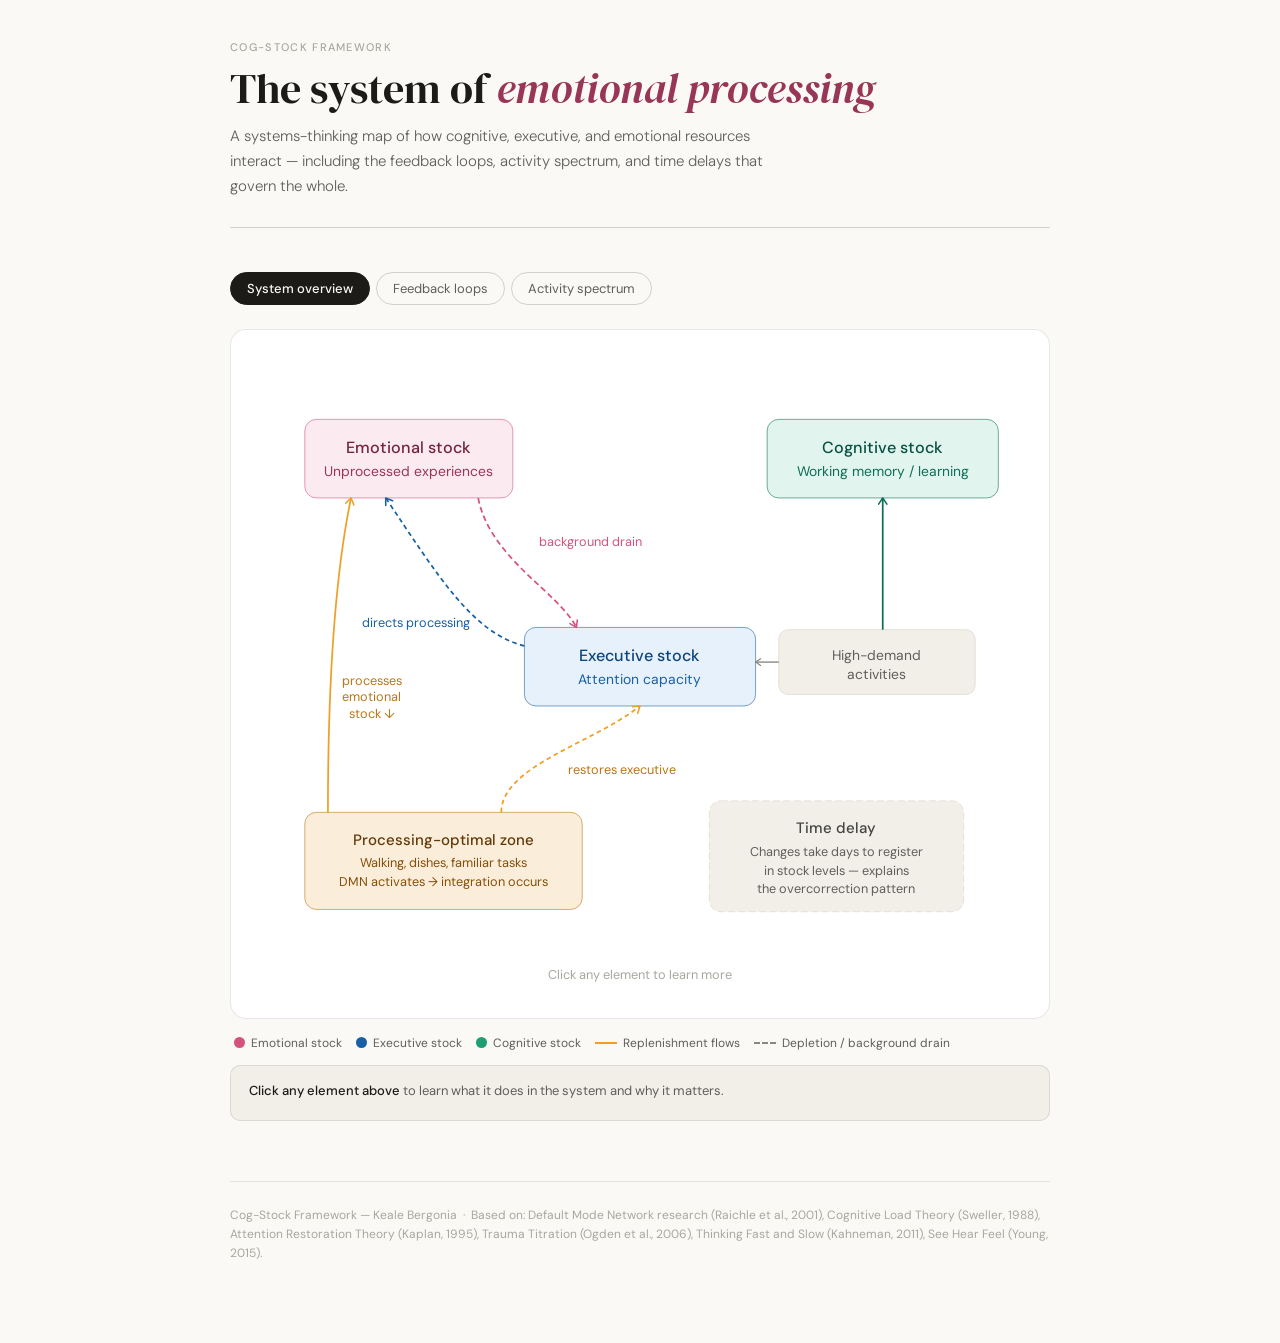
==== commit 515c39ec: "Update index.html" ====
--- a/index.html
+++ b/index.html
@@ -385,7 +385,7 @@
         </defs>
 
         <!-- Outer border -->
-        <rect x="30" y="36" width="620" height="500" rx="14" fill="none" stroke="#D3D1C7" stroke-width="0.5"/>
+        <rect x="30" y="36" width="620" height="500" rx="14" fill="none" stroke="#D3D1C7" stroke-width="0.0"/>
 
         <!-- ── NODES ── -->
 
@@ -440,13 +440,13 @@
         <!-- Path stays in the zone x=200–290, y=128–240, well right of Emotional and left of Cognitive -->
         <path d="M 200 128 C 210 180, 270 210, 285 240" fill="none" stroke="#D4537E" stroke-width="1.5" marker-end="url(#arr1)" stroke-dasharray="5 3"/>
         <!-- Label: pushed right and up, clear of directs processing -->
-        <text x="310" y="160" text-anchor="start" font-size="11" fill="#D4537E" font-family="'DM Sans', sans-serif">background drain</text>
+        <text x="253" y="170" text-anchor="start" font-size="11" fill="#D4537E" font-family="'DM Sans', sans-serif">background drain</text>
 
         <!-- 2. Directs processing: exits Executive left (240,256), arcs left through clear zone to Emotional bottom (115,128) — dashed blue -->
         <!-- Stays clearly left of arrow 1, arc apex around x=190, y=195 -->
         <path d="M 240 256 C 195 245, 165 195, 120 128" fill="none" stroke="#185FA5" stroke-width="1.5" marker-end="url(#arr1)" stroke-dasharray="4 3"/>
         <!-- Label: left of arc, in open zone -->
-        <text x="118" y="232" text-anchor="middle" font-size="11" fill="#185FA5" font-family="'DM Sans', sans-serif">directs processing</text>
+        <text x="146" y="240" text-anchor="middle" font-size="11" fill="#185FA5" font-family="'DM Sans', sans-serif">directs processing</text>
 
         <!-- 3. High-demand depletes Cognitive: High-demand top (550,242) → Cognitive bottom (550,128) — solid green, straight -->
         <line x1="550" y1="242" x2="550" y2="128" stroke="#0F6E56" stroke-width="1.5" marker-end="url(#arr1)"/>
@@ -457,15 +457,15 @@
         <!-- 5. Processing-optimal → Emotional: exits Proc-opt top-left (70,400), runs up left edge to Emotional bottom (90,128) — solid amber -->
         <path d="M 70 400 C 70 300, 75 200, 90 128" fill="none" stroke="#EF9F27" stroke-width="1.5" marker-end="url(#arr1)"/>
         <!-- Label: 3 lines at x=44, y=270–296, left of arrow, in clear left-margin zone -->
-        <text x="44" y="270" text-anchor="middle" font-size="11" fill="#BA7517" font-family="'DM Sans', sans-serif">processes</text>
-        <text x="44" y="284" text-anchor="middle" font-size="11" fill="#BA7517" font-family="'DM Sans', sans-serif">emotional</text>
-        <text x="44" y="298" text-anchor="middle" font-size="11" fill="#BA7517" font-family="'DM Sans', sans-serif">stock ↓</text>
+        <text x="108" y="290" text-anchor="middle" font-size="11" fill="#BA7517" font-family="'DM Sans', sans-serif">processes</text>
+        <text x="108" y="304" text-anchor="middle" font-size="11" fill="#BA7517" font-family="'DM Sans', sans-serif">emotional</text>
+        <text x="108" y="318" text-anchor="middle" font-size="11" fill="#BA7517" font-family="'DM Sans', sans-serif">stock ↓</text>
 
         <!-- 6. Processing-optimal → Executive: exits top of Proc-opt (220,400), curves right then up to Executive bottom (340,308) — dashed amber -->
         <!-- Route: up from top of box, angling right toward Executive centre-bottom -->
         <path d="M 220 400 C 220 360, 300 340, 340 308" fill="none" stroke="#EF9F27" stroke-width="1.5" marker-end="url(#arr1)" stroke-dasharray="4 3"/>
         <!-- Label: right of the curve midpoint, in open space -->
-        <text x="375" y="420" text-anchor="start" font-size="11" fill="#BA7517" font-family="'DM Sans', sans-serif">restores executive</text>
+        <text x="278" y="367" text-anchor="start" font-size="11" fill="#BA7517" font-family="'DM Sans', sans-serif">restores executive</text>
 
         <!-- Footer hint — inside outer border, well below all elements -->
         <text x="340" y="544" text-anchor="middle" font-size="11" fill="#A8A79F" font-family="'DM Sans', sans-serif">Click any element to learn more</text>
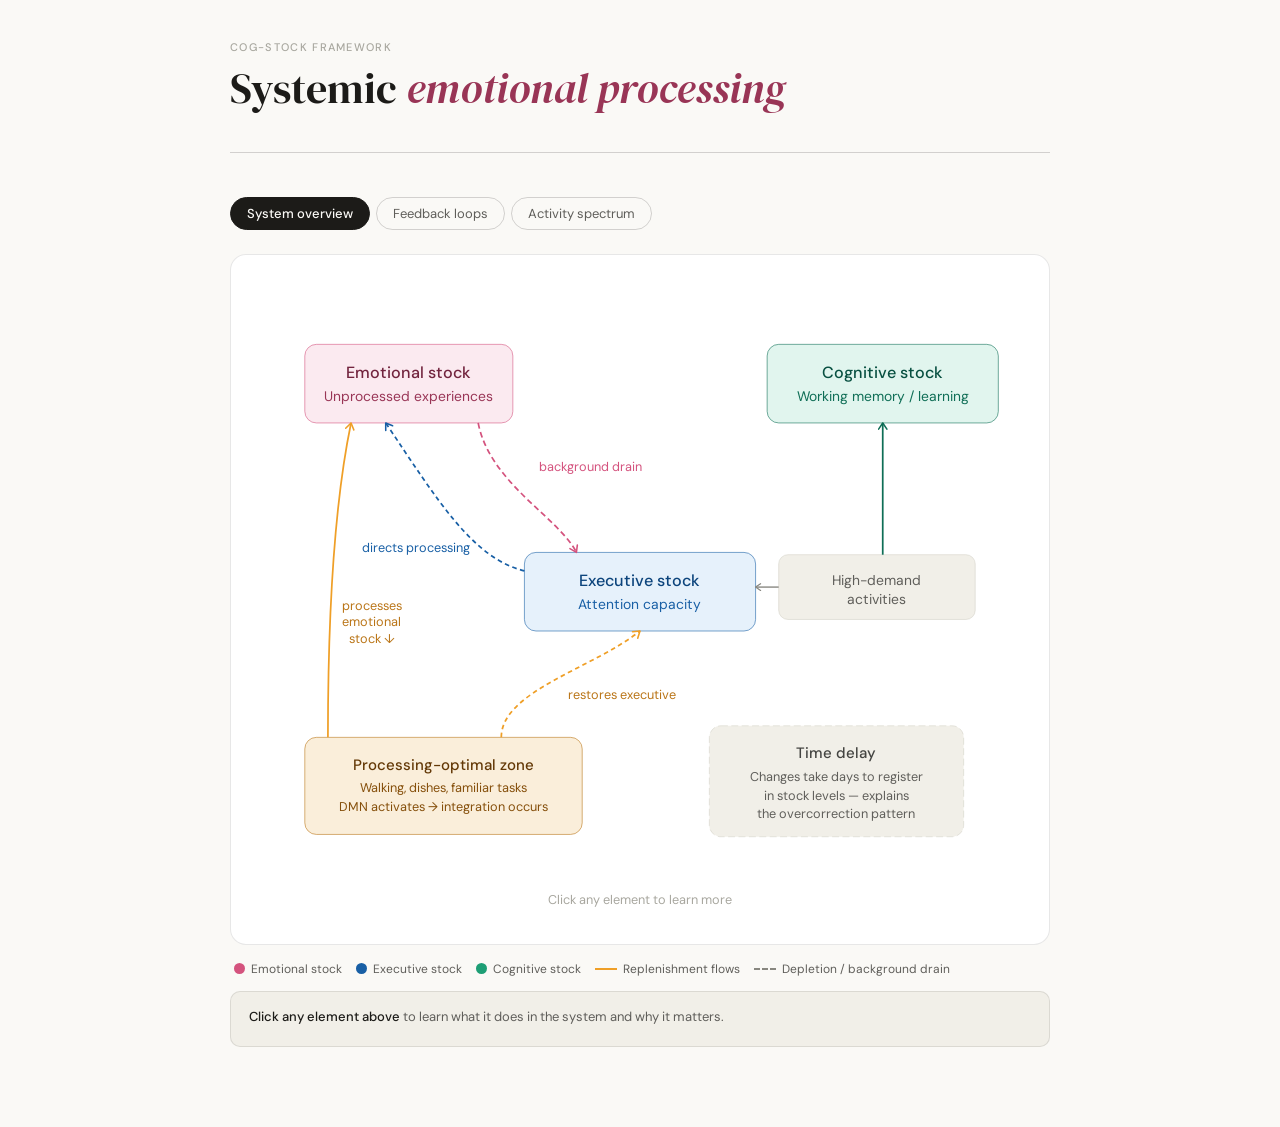
==== commit 1b5d1e71: "Modify header title and remove footer Updated the header title and removed the footer section." ====
--- a/index.html
+++ b/index.html
@@ -328,8 +328,7 @@
 
   <header>
     <p class="eyebrow">Cog-Stock Framework</p>
-    <h1>The system of <em>emotional processing</em></h1>
-    <p class="subtitle">A systems-thinking map of how cognitive, executive, and emotional resources interact — including the feedback loops, activity spectrum, and time delays that govern the whole.</p>
+    <h1>Systemic <em>emotional processing</em></h1>
   </header>
 
   <div class="tab-bar">
@@ -660,11 +659,6 @@
     </div>
   </div>
 
-  <footer>
-    <p>Cog-Stock Framework — Keale Bergonia &nbsp;·&nbsp; Based on: Default Mode Network research (Raichle et al., 2001), Cognitive Load Theory (Sweller, 1988), Attention Restoration Theory (Kaplan, 1995), Trauma Titration (Ogden et al., 2006), Thinking Fast and Slow (Kahneman, 2011), See Hear Feel (Young, 2015).</p>
-  </footer>
-</div>
-
 <script>
   function showPanel(name, btn) {
     document.querySelectorAll('.panel').forEach(p => p.classList.remove('active'));
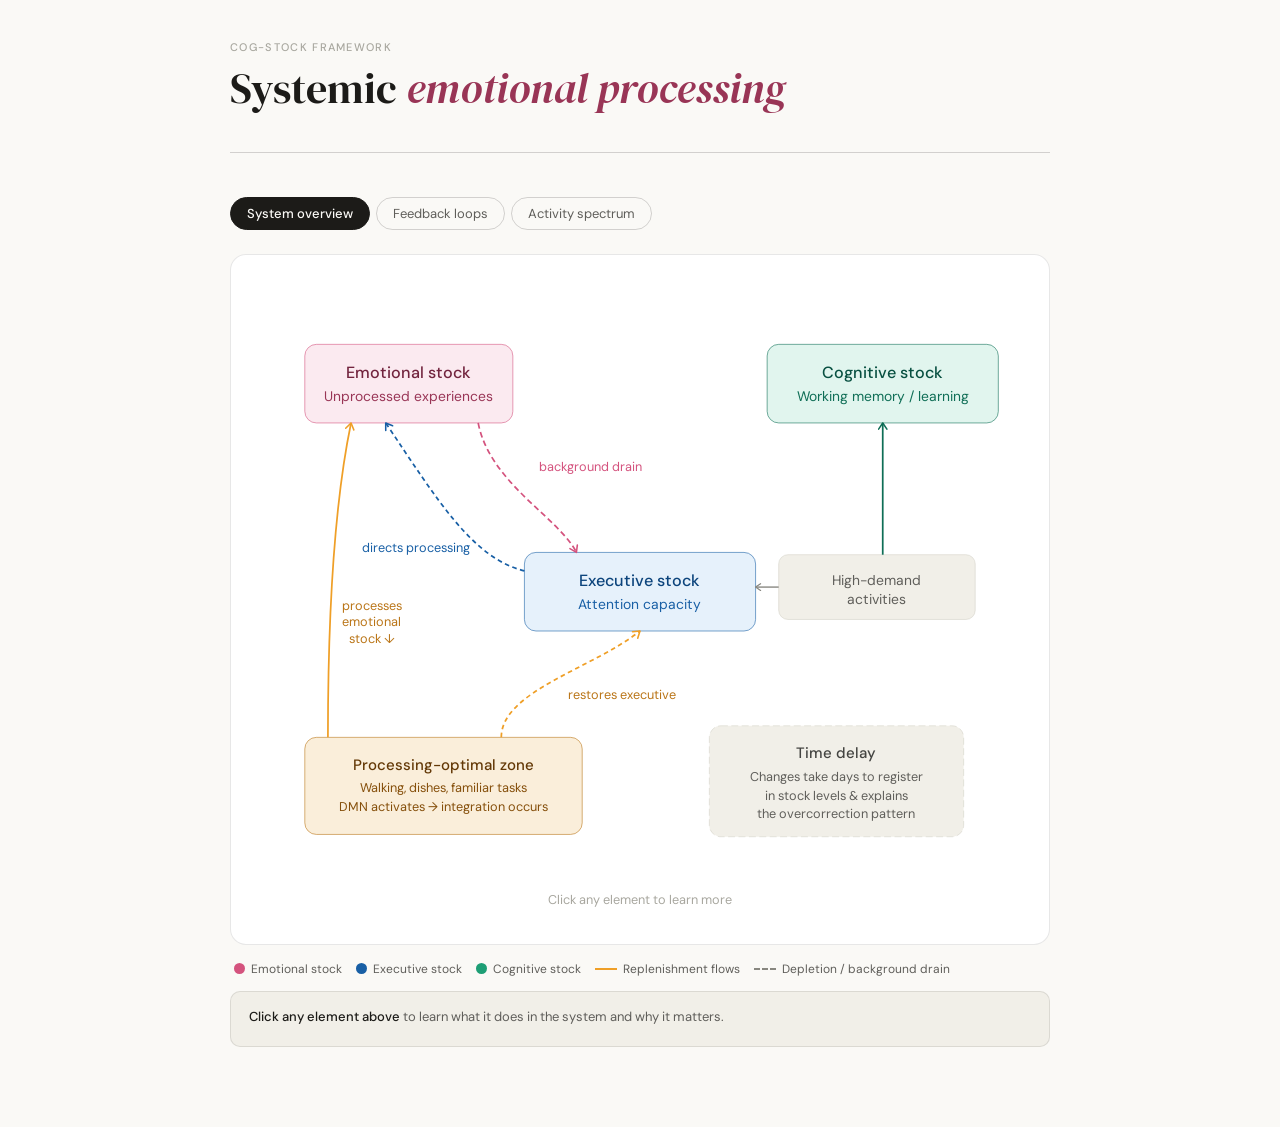
==== commit 2411c7b5: "Refactor text descriptions for clarity and consistency" ====
--- a/index.html
+++ b/index.html
@@ -3,7 +3,7 @@
 <head>
   <meta charset="UTF-8">
   <meta name="viewport" content="width=device-width, initial-scale=1.0">
-  <title>Cog-Stock System — Keale Bergonia</title>
+  <title>Cog-Stock System — Keale</title>
   <link rel="preconnect" href="https://fonts.googleapis.com">
   <link rel="preconnect" href="https://fonts.gstatic.com" crossorigin>
   <link href="https://fonts.googleapis.com/css2?family=DM+Sans:ital,opsz,wght@0,9..40,300;0,9..40,400;0,9..40,500;1,9..40,300&family=DM+Serif+Display:ital@0;1&display=swap" rel="stylesheet">
@@ -389,35 +389,35 @@
         <!-- ── NODES ── -->
 
         <!-- Emotional stock: x=50 y=60 w=180 h=68 -->
-        <g onclick="showInfo('Emotional stock is the accumulation of unprocessed feelings and experiences. It builds continuously — through events, interactions, grief — and drains only through processing. High emotional stock creates background cognitive load even during rest, which is why exhaustion persists even when no new demands are placed on the system.')" style="cursor:pointer">
+        <g onclick="showInfo('Emotional stock is the accumulation of unprocessed feelings and experiences. It builds continuously through events, interactions, and grief, and drains only through processing. High emotional stock creates background cognitive load even during rest, which is why exhaustion persists even when no new demands are placed on the system.')" style="cursor:pointer">
           <rect x="50" y="60" width="180" height="68" rx="10" fill="#FBEAF0" stroke="#D4537E" stroke-width="0.5"/>
           <text x="140" y="89" text-anchor="middle" font-size="14" font-weight="500" fill="#72243E" font-family="'DM Sans', sans-serif">Emotional stock</text>
           <text x="140" y="109" text-anchor="middle" font-size="12" fill="#993556" font-family="'DM Sans', sans-serif">Unprocessed experiences</text>
         </g>
 
         <!-- Cognitive stock: x=450 y=60 w=200 h=68 -->
-        <g onclick="showInfo('Cognitive stock is general cognitive resource — working memory, processing speed, learning capacity. It is depleted by active learning, social engagement, creative generation, and analytical work. Unlike emotional stock, cognitive stock replenishes relatively quickly with rest — but only if emotional stock is not simultaneously draining executive resources in the background.')" style="cursor:pointer">
+        <g onclick="showInfo('Cognitive stock is general resource for working memory, processing speed, learning capacity. It is depleted by active learning, social engagement, creative generation, and analytical work. Unlike emotional stock, cognitive stock replenishes relatively quickly with rest, but only if emotional stock is not simultaneously draining executive resources in the background.')" style="cursor:pointer">
           <rect x="450" y="60" width="200" height="68" rx="10" fill="#E1F5EE" stroke="#0F6E56" stroke-width="0.5"/>
           <text x="550" y="89" text-anchor="middle" font-size="14" font-weight="500" fill="#085041" font-family="'DM Sans', sans-serif">Cognitive stock</text>
           <text x="550" y="109" text-anchor="middle" font-size="12" fill="#0F6E56" font-family="'DM Sans', sans-serif">Working memory / learning</text>
         </g>
 
         <!-- Executive stock: x=240 y=240 w=200 h=68 -->
-        <g onclick="showInfo('Executive stock is the finite capacity to direct attention — to process emotional material, make decisions, regulate behavior, and engage with the world. It is the bottleneck of the system. When it is depleted, every other function degrades: emotional processing halts, decision-making fails, and the reinforcing collapse loop begins.')" style="cursor:pointer">
+        <g onclick="showInfo('Executive stock is the finite capacity to direct attention towards processing emotional material, make decisions, regulate behavior, and engage with the world. It is the bottleneck of the system. When it is depleted, every other function degrades: emotional processing halts, decision-making fails, and the reinforcing collapse loop begins.')" style="cursor:pointer">
           <rect x="240" y="240" width="200" height="68" rx="10" fill="#E6F1FB" stroke="#185FA5" stroke-width="0.5"/>
           <text x="340" y="269" text-anchor="middle" font-size="14" font-weight="500" fill="#0C447C" font-family="'DM Sans', sans-serif">Executive stock</text>
           <text x="340" y="289" text-anchor="middle" font-size="12" fill="#185FA5" font-family="'DM Sans', sans-serif">Attention capacity</text>
         </g>
 
         <!-- High-demand activities: x=460 y=240 w=170 h=56 -->
-        <g onclick="showInfo('High-depletion activities — PHP sessions, creative work, social gatherings, active learning — keep the conscious mind fully occupied. They prevent the default mode network from activating and generate new material that itself requires processing. Both executive and cognitive stocks are taxed simultaneously.')" style="cursor:pointer">
+        <g onclick="showInfo('High-depletion activities: PHP sessions, creative work, social gatherings, active learning keep the conscious mind fully occupied. They prevent the default mode network from activating and generate new material that itself requires processing. Both executive and cognitive stocks are taxed simultaneously.')" style="cursor:pointer">
           <rect x="460" y="242" width="170" height="56" rx="8" fill="#F1EFE8" stroke="#D3D1C7" stroke-width="0.5"/>
           <text x="545" y="268" text-anchor="middle" font-size="12" fill="#5F5E5A" font-family="'DM Sans', sans-serif">High-demand</text>
           <text x="545" y="285" text-anchor="middle" font-size="12" fill="#5F5E5A" font-family="'DM Sans', sans-serif">activities</text>
         </g>
 
         <!-- Processing-optimal zone: x=50 y=400 w=240 h=84 -->
-        <g onclick="showInfo('Processing-optimal activities are the Goldilocks zone — they occupy just enough attention to prevent rumination while allowing the default mode network to activate. The DMN then works through unprocessed emotional material in the background, integrating experiences and consolidating memory. Walking, dishes, showering, familiar routes all qualify. Modern technology has systematically eliminated these moments.')" style="cursor:pointer">
+        <g onclick="showInfo('Processing-optimal activities are the balanced approach: they occupy just enough attention to prevent rumination while allowing the default mode network to activate. The DMN then works through unprocessed emotional material in the background, integrating experiences and consolidating memory. Walking, dishes, showering, familiar routes all qualify. Modern technology has systematically eliminated these moments.')" style="cursor:pointer">
           <rect x="50" y="400" width="240" height="84" rx="10" fill="#FAEEDA" stroke="#BA7517" stroke-width="0.5"/>
           <text x="170" y="428" text-anchor="middle" font-size="13" font-weight="500" fill="#633806" font-family="'DM Sans', sans-serif">Processing-optimal zone</text>
           <text x="170" y="447" text-anchor="middle" font-size="11" fill="#854F0B" font-family="'DM Sans', sans-serif">Walking, dishes, familiar tasks</text>
@@ -429,7 +429,7 @@
           <rect x="400" y="390" width="220" height="96" rx="10" fill="#F1EFE8" stroke="#D3D1C7" stroke-width="0.5" stroke-dasharray="6 3"/>
           <text x="510" y="418" text-anchor="middle" font-size="13" font-weight="500" fill="#444441" font-family="'DM Sans', sans-serif">Time delay</text>
           <text x="510" y="438" text-anchor="middle" font-size="11" fill="#5F5E5A" font-family="'DM Sans', sans-serif">Changes take days to register</text>
-          <text x="510" y="454" text-anchor="middle" font-size="11" fill="#5F5E5A" font-family="'DM Sans', sans-serif">in stock levels — explains</text>
+          <text x="510" y="454" text-anchor="middle" font-size="11" fill="#5F5E5A" font-family="'DM Sans', sans-serif">in stock levels & explains</text>
           <text x="510" y="470" text-anchor="middle" font-size="11" fill="#5F5E5A" font-family="'DM Sans', sans-serif">the overcorrection pattern</text>
         </g>
 
@@ -526,7 +526,7 @@
         <!-- ══ LEFT: REINFORCING LOOP ══ -->
 
         <!-- Node 1: Executive depletion  y=70..130 -->
-        <g onclick="showInfo2('Executive depletion is the starting condition. When the executive stock runs low — from PHP, creative work, social demands — the system loses its capacity to process emotional material or regulate behavior. Everything downstream degrades. The critical insight is that this is a resource problem, not a character problem.')" style="cursor:pointer">
+        <g onclick="showInfo2('Executive depletion is the starting condition. When the executive stock runs low (from PHP, creative work, social demands) the system loses its capacity to process emotional material or regulate behavior. Everything downstream degrades. The critical insight is that this is a resource problem, not a character problem.')" style="cursor:pointer">
           <rect x="60" y="70" width="220" height="60" rx="10" fill="#FAECE7" stroke="#D85A30" stroke-width="0.5"/>
           <text x="170" y="97" text-anchor="middle" font-size="13" font-weight="500" fill="#712B13" font-family="'DM Sans', sans-serif">Executive depletion</text>
           <text x="170" y="115" text-anchor="middle" font-size="12" fill="#993C1D" font-family="'DM Sans', sans-serif">Resource exhausted</text>
@@ -535,7 +535,7 @@
         <line x1="170" y1="130" x2="170" y2="220" stroke="#D85A30" stroke-width="1.5" marker-end="url(#arr2)"/>
 
         <!-- Node 2: Functional impairment  y=220..280 -->
-        <g onclick="showInfo2('When executive stock is depleted, the system cannot function at its normal level. High-depletion tasks become impossible. Creative work stalls. Social engagement costs too much. The critical move is what happens next — because rather than reading this as a resource problem, the mind often reads it as a character problem.')" style="cursor:pointer">
+        <g onclick="showInfo2('When executive stock is depleted, the system cannot function at its normal level. High-depletion tasks become impossible. Creative work stalls. Social engagement costs too much. The critical move is what happens next: because rather than reading this as a resource problem, the mind often reads it as a character problem.')" style="cursor:pointer">
           <rect x="60" y="220" width="220" height="60" rx="10" fill="#FAECE7" stroke="#D85A30" stroke-width="0.5"/>
           <text x="170" y="247" text-anchor="middle" font-size="13" font-weight="500" fill="#712B13" font-family="'DM Sans', sans-serif">Functional impairment</text>
           <text x="170" y="265" text-anchor="middle" font-size="12" fill="#993C1D" font-family="'DM Sans', sans-serif">Capacity visibly fails</text>
@@ -544,7 +544,7 @@
         <line x1="170" y1="280" x2="170" y2="370" stroke="#E24B4A" stroke-width="1.5" marker-end="url(#arr2)"/>
 
         <!-- Node 3: Negative self-interpretation  y=370..430 -->
-        <g onclick="showInfo2('The self-talk interpretation: this impairment means laziness, weakness, lack of discipline — not resource depletion. This is the crucial misattribution. It generates shame and self-directed anger, which are themselves emotional experiences requiring processing capacity to handle. The loop closes: the interpretation that tries to explain the failure actually worsens it.')" style="cursor:pointer">
+        <g onclick="showInfo2('The self-talk interpretation: this impairment means laziness, weakness, lack of discipline and not resource depletion. This is the crucial misattribution. It generates shame and self-directed anger, which are themselves emotional experiences requiring processing capacity to handle. The loop closes: the interpretation that tries to explain the failure actually worsens it.')" style="cursor:pointer">
           <rect x="60" y="370" width="220" height="60" rx="10" fill="#FCEBEB" stroke="#E24B4A" stroke-width="0.5"/>
           <text x="170" y="397" text-anchor="middle" font-size="13" font-weight="500" fill="#501313" font-family="'DM Sans', sans-serif">Negative self-interpretation</text>
           <text x="170" y="415" text-anchor="middle" font-size="12" fill="#A32D2D" font-family="'DM Sans', sans-serif">Laziness, failure, weakness</text>
@@ -553,7 +553,7 @@
         <line x1="170" y1="430" x2="170" y2="480" stroke="#D4537E" stroke-width="1.5" marker-end="url(#arr2)"/>
 
         <!-- Node 4: Emotional stock / shame  y=480..540 -->
-        <g onclick="showInfo2('Shame and self-criticism add to emotional stock — they are unprocessed feelings that now require executive resources to handle. This is the loop closing: depleted executive stock → impairment → shame → more emotional stock → further executive depletion → deeper impairment. Each cycle worsens the starting condition.')" style="cursor:pointer">
+        <g onclick="showInfo2('Shame and self-criticism add to emotional stock; they are unprocessed feelings that now require executive resources to handle. This is the loop closing: depleted executive stock → impairment → shame → more emotional stock → further executive depletion → deeper impairment. Each cycle worsens the starting condition.')" style="cursor:pointer">
           <rect x="60" y="480" width="220" height="60" rx="10" fill="#FBEAF0" stroke="#D4537E" stroke-width="0.5"/>
           <text x="170" y="507" text-anchor="middle" font-size="13" font-weight="500" fill="#72243E" font-family="'DM Sans', sans-serif">Emotional stock rises</text>
           <text x="170" y="525" text-anchor="middle" font-size="12" fill="#993556" font-family="'DM Sans', sans-serif">Shame added to backlog</text>
@@ -568,7 +568,7 @@
         <!-- ══ RIGHT: BALANCING LOOP ══ -->
 
         <!-- Node A: Emotional pressure  y=70..130 -->
-        <g onclick="showInfo2('High emotional pressure means the valve — the metaphor for inward attention — needs careful management. Opening it too wide (sitting meditation) when pressure is high floods the system. Keeping it completely closed (constant distraction) lets pressure build indefinitely. The answer is calibrated opening.')" style="cursor:pointer">
+        <g onclick="showInfo2('High emotional pressure means the valve (the metaphor for inward attention) needs careful management. Opening it too wide (sitting meditation) when pressure is high floods the system. Keeping it completely closed (constant distraction) lets pressure build indefinitely. The answer is calibrated opening.')" style="cursor:pointer">
           <rect x="400" y="70" width="220" height="60" rx="10" fill="#FBEAF0" stroke="#D4537E" stroke-width="0.5"/>
           <text x="510" y="97" text-anchor="middle" font-size="13" font-weight="500" fill="#72243E" font-family="'DM Sans', sans-serif">Emotional pressure</text>
           <text x="510" y="115" text-anchor="middle" font-size="12" fill="#993556" font-family="'DM Sans', sans-serif">high / medium / low</text>
@@ -577,7 +577,7 @@
         <line x1="510" y1="130" x2="510" y2="270" stroke="#D4537E" stroke-width="1.5" marker-end="url(#arr2)"/>
 
         <!-- Node B: Valve opening  y=270..330 -->
-        <g onclick="showInfo2('The valve opening — how much inward attention you allow — adjusts to match current capacity. This is the titration mechanism. Too intense to sit? Do dishes. Still too intense? Add music. Still overwhelming? Try a podcast. This is not avoidance. It is strategic regulation of processing rate to protect the system from flooding.')" style="cursor:pointer">
+        <g onclick="showInfo2('The valve opening (how much inward attention you allow) adjusts to match current capacity. This is the titration mechanism. Too intense to sit? Do dishes. Still too intense? Add music. Still overwhelming? Try a podcast. This is not avoidance. It is strategic regulation of processing rate to protect the system from flooding.')" style="cursor:pointer">
           <rect x="400" y="270" width="220" height="60" rx="10" fill="#FAEEDA" stroke="#BA7517" stroke-width="0.5"/>
           <text x="510" y="297" text-anchor="middle" font-size="13" font-weight="500" fill="#633806" font-family="'DM Sans', sans-serif">Valve opening adjusts</text>
           <text x="510" y="315" text-anchor="middle" font-size="12" fill="#854F0B" font-family="'DM Sans', sans-serif">to current capacity</text>
@@ -586,7 +586,7 @@
         <line x1="510" y1="330" x2="510" y2="470" stroke="#EF9F27" stroke-width="1.5" marker-end="url(#arr2)"/>
 
         <!-- Node C: Processing occurs  y=470..530 -->
-        <g onclick="showInfo2('When titration is calibrated correctly, the system processes emotional stock at a manageable rate — neither flooding nor accumulating indefinitely. The DMN activates, integration occurs, and emotional stock slowly decreases. Executive stock is preserved rather than overwhelmed. This is the healthy loop.')" style="cursor:pointer">
+        <g onclick="showInfo2('When titration is calibrated correctly, the system processes emotional stock at a manageable rate, neither flooding nor accumulating indefinitely. The DMN activates, integration occurs, and emotional stock slowly decreases. Executive stock is preserved rather than overwhelmed. This is the healthy loop.')" style="cursor:pointer">
           <rect x="400" y="470" width="220" height="60" rx="10" fill="#E1F5EE" stroke="#0F6E56" stroke-width="0.5"/>
           <text x="510" y="497" text-anchor="middle" font-size="13" font-weight="500" fill="#085041" font-family="'DM Sans', sans-serif">Processing occurs</text>
           <text x="510" y="515" text-anchor="middle" font-size="12" fill="#0F6E56" font-family="'DM Sans', sans-serif">at manageable rate</text>
@@ -629,14 +629,14 @@
       </div>
       <div class="activity-card" id="card-sitting" onclick="selectActivity('sitting')">
         <h4>Sitting meditation</h4>
-        <p>Formal breath focus, body scan — maximum valve opening</p>
+        <p>Formal breath focus, body scan: maximum valve opening</p>
         <span class="tag" style="background:#E6F1FB; color:#0C447C;">Optimal only when capacity is high</span>
       </div>
     </div>
 
     <div class="meter-section">
       <div class="meter-title" id="act-title">High-depletion activity</div>
-      <div class="meter-desc" id="act-desc">PHP, creative work, social engagement — keeps the conscious mind fully occupied, preventing any background processing.</div>
+      <div class="meter-desc" id="act-desc">PHP, creative work, social engagement keeps the conscious mind fully occupied, preventing any background processing.</div>
 
       <div class="meter-row">
         <div class="meter-label-row"><span>Executive stock: capacity preserved</span></div>
@@ -680,27 +680,27 @@
   const activities = {
     high: {
       title: 'High-depletion activity',
-      desc: 'PHP, creative work, social engagement — keeps the conscious mind fully occupied, preventing any background processing.',
+      desc: 'PHP, creative work, social engagement: keeps the conscious mind fully occupied, preventing any background processing.',
       exec: 12, cog: 15, proc: 4, valve: 5,
       note: 'The "recovery plan" failure from the PHP case study: reaching for creative hobbies after a PHP session attempts to fill from an empty executive stock. There is nowhere left to pull from — which reads as laziness but is actually resource exhaustion.'
     },
     optimal: {
       title: 'Processing-optimal activity',
-      desc: 'Walking, dishes, showering — occupies just enough attention to prevent rumination while activating the default mode network.',
+      desc: 'Walking, dishes, showering: occupies just enough attention to prevent rumination while activating the default mode network.',
       exec: 72, cog: 68, proc: 85, valve: 60,
       note: 'This is the Goldilocks zone. The DMN activates, emotional material surfaces and integrates at a manageable rate, and executive stock is gently preserved rather than depleted. The bed, the bath, the bus — the moments modern technology has systematically eliminated.'
     },
     low: {
       title: 'Low-depletion activity',
-      desc: 'TV, casual reading, low-effort games — rests executive functions without creating conditions for emotional integration.',
+      desc: 'TV, casual reading, low-effort games: rests executive functions without creating conditions for emotional integration.',
       exec: 55, cog: 50, proc: 22, valve: 18,
       note: 'An important distinction: rest and replenishment are not the same. Low-depletion activities prevent new drain but do not actively process the emotional stock accumulating in the background. Useful for acute overwhelm, but not a substitute for processing-optimal time.'
     },
     sitting: {
       title: 'Sitting meditation',
-      desc: 'Full inward focus — maximum valve opening. Highest processing rate possible, but requires the most executive capacity to sustain.',
+      desc: 'Full inward focus: maximum valve opening. Highest processing rate possible, but requires the most executive capacity to sustain.',
       exec: 65, cog: 60, proc: 95, valve: 95,
-      note: 'When executive stock is high, sitting meditation is the most efficient processing mode. When executive stock is already depleted, it is the worst choice — you are opening the valve fully into an empty bucket. The correct response is not to push through, but to move down the meditation spectrum.'
+      note: 'When executive stock is high, sitting meditation is the most efficient processing mode. When executive stock is already depleted, it is the worst choice: you are opening the valve fully into an empty bucket. The correct response is not to push through, but to move down the meditation spectrum.'
     }
   };
 
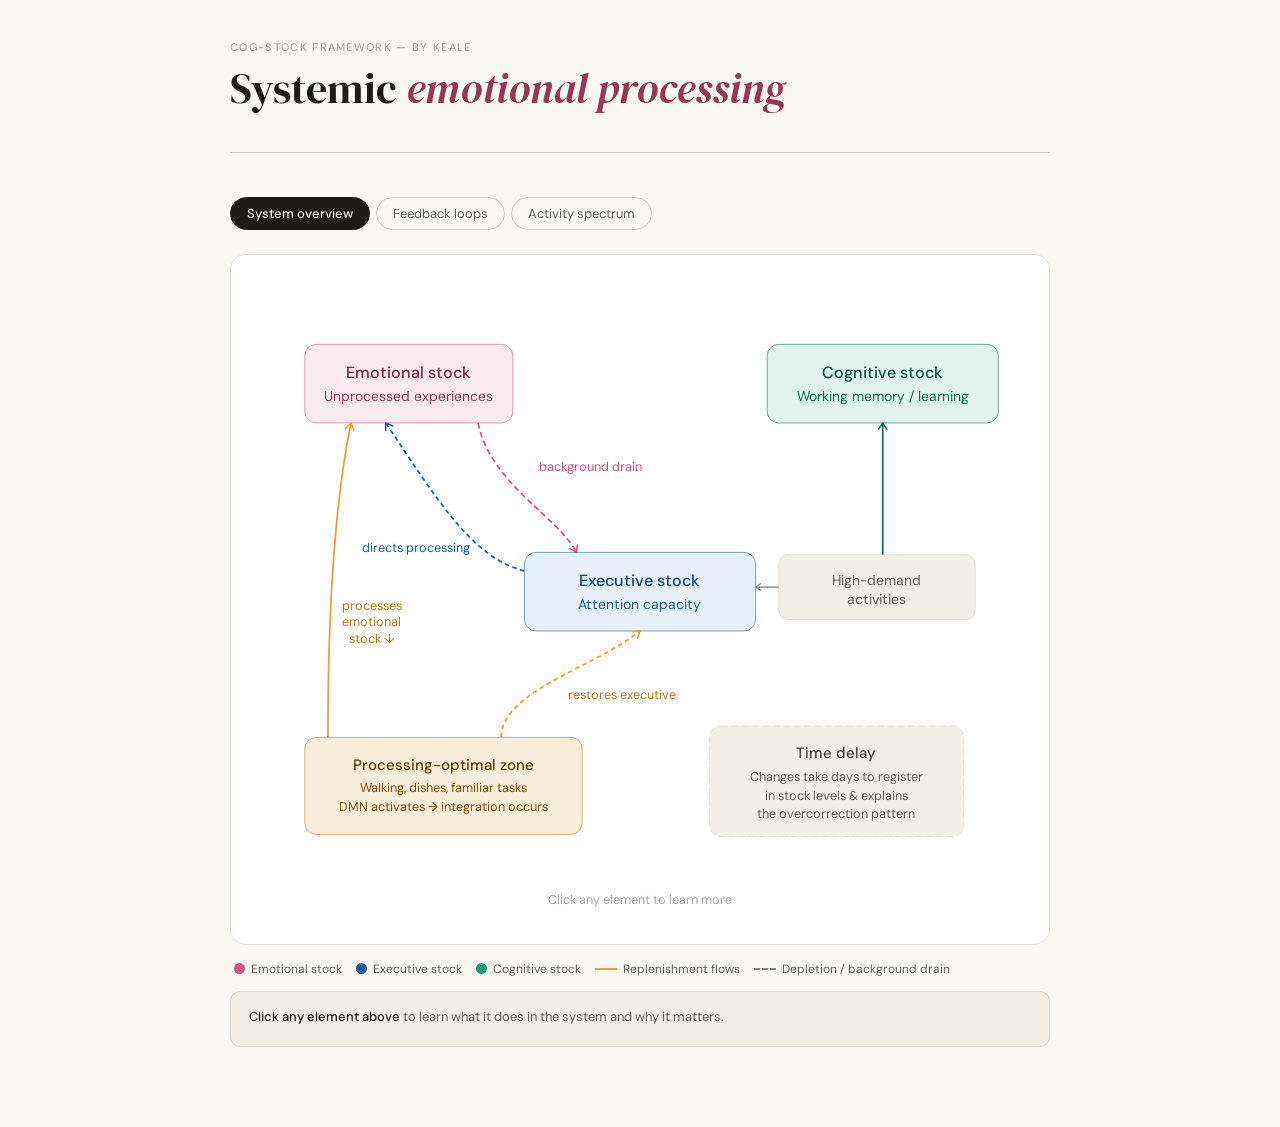
==== commit 419ca770: "info changes" ====
--- a/index.html
+++ b/index.html
@@ -3,7 +3,7 @@
 <head>
   <meta charset="UTF-8">
   <meta name="viewport" content="width=device-width, initial-scale=1.0">
-  <title>Cog-Stock System — Keale</title>
+  <title>Keale's Cog-Stock</title>
   <link rel="preconnect" href="https://fonts.googleapis.com">
   <link rel="preconnect" href="https://fonts.gstatic.com" crossorigin>
   <link href="https://fonts.googleapis.com/css2?family=DM+Sans:ital,opsz,wght@0,9..40,300;0,9..40,400;0,9..40,500;1,9..40,300&family=DM+Serif+Display:ital@0;1&display=swap" rel="stylesheet">
@@ -327,7 +327,7 @@
 <div class="page-wrap">
 
   <header>
-    <p class="eyebrow">Cog-Stock Framework</p>
+    <p class="eyebrow">Cog-Stock Framework — by Keale</p>
     <h1>Systemic <em>emotional processing</em></h1>
   </header>
 
@@ -389,14 +389,14 @@
         <!-- ── NODES ── -->
 
         <!-- Emotional stock: x=50 y=60 w=180 h=68 -->
-        <g onclick="showInfo('Emotional stock is the accumulation of unprocessed feelings and experiences. It builds continuously through events, interactions, and grief, and drains only through processing. High emotional stock creates background cognitive load even during rest, which is why exhaustion persists even when no new demands are placed on the system.')" style="cursor:pointer">
+        <g onclick="showInfo('Emotional stock is the accumulation of unprocessed feelings and experiences. It builds continuously through events, interactions, and grief, and drains only through processing. High emotional stock creates background cognitive load even during rest, which is why exhaustion persists even when no new demands are placed on the system (and continue to persist even after processing due to time delay).')" style="cursor:pointer">
           <rect x="50" y="60" width="180" height="68" rx="10" fill="#FBEAF0" stroke="#D4537E" stroke-width="0.5"/>
           <text x="140" y="89" text-anchor="middle" font-size="14" font-weight="500" fill="#72243E" font-family="'DM Sans', sans-serif">Emotional stock</text>
           <text x="140" y="109" text-anchor="middle" font-size="12" fill="#993556" font-family="'DM Sans', sans-serif">Unprocessed experiences</text>
         </g>
 
         <!-- Cognitive stock: x=450 y=60 w=200 h=68 -->
-        <g onclick="showInfo('Cognitive stock is general resource for working memory, processing speed, learning capacity. It is depleted by active learning, social engagement, creative generation, and analytical work. Unlike emotional stock, cognitive stock replenishes relatively quickly with rest, but only if emotional stock is not simultaneously draining executive resources in the background.')" style="cursor:pointer">
+        <g onclick="showInfo('Cognitive stock is a resource for working memory, processing speed, learning capacity. It is depleted by active learning, social engagement, creative generation, and analytical work. Unlike emotional stock, cognitive stock replenishes relatively quickly with rest, but only if emotional stock is not simultaneously draining executive resources in the background.')" style="cursor:pointer">
           <rect x="450" y="60" width="200" height="68" rx="10" fill="#E1F5EE" stroke="#0F6E56" stroke-width="0.5"/>
           <text x="550" y="89" text-anchor="middle" font-size="14" font-weight="500" fill="#085041" font-family="'DM Sans', sans-serif">Cognitive stock</text>
           <text x="550" y="109" text-anchor="middle" font-size="12" fill="#0F6E56" font-family="'DM Sans', sans-serif">Working memory / learning</text>
@@ -417,7 +417,7 @@
         </g>
 
         <!-- Processing-optimal zone: x=50 y=400 w=240 h=84 -->
-        <g onclick="showInfo('Processing-optimal activities are the balanced approach: they occupy just enough attention to prevent rumination while allowing the default mode network to activate. The DMN then works through unprocessed emotional material in the background, integrating experiences and consolidating memory. Walking, dishes, showering, familiar routes all qualify. Modern technology has systematically eliminated these moments.')" style="cursor:pointer">
+        <g onclick="showInfo('Processing-optimal activities are the balanced approach: they occupy just enough attention to prevent rumination while allowing the default mode network to activate. The DMN then works through unprocessed emotional material in the background by integrating experiences and consolidating memory. Walking, dishes, showering, driving familiar routes all qualify. Modern tech/habits replaced these moments of bordom with accessible entertainment.')" style="cursor:pointer">
           <rect x="50" y="400" width="240" height="84" rx="10" fill="#FAEEDA" stroke="#BA7517" stroke-width="0.5"/>
           <text x="170" y="428" text-anchor="middle" font-size="13" font-weight="500" fill="#633806" font-family="'DM Sans', sans-serif">Processing-optimal zone</text>
           <text x="170" y="447" text-anchor="middle" font-size="11" fill="#854F0B" font-family="'DM Sans', sans-serif">Walking, dishes, familiar tasks</text>
@@ -425,7 +425,7 @@
         </g>
 
         <!-- Time delay: x=400 y=390 w=220 h=96 -->
-        <g onclick="showInfo('Time delays are one of the most disorienting features of this system. The effect of switching to online PHP, or adding social time, or reducing demands does not appear in your stocks immediately — it appears days later. This is why people overcorrect: they make a change, feel no improvement, make another change, and then all effects arrive at once causing a different kind of overwhelm. Decisions always need to account for this lag.')" style="cursor:pointer">
+        <g onclick="showInfo('Time delays are one of the most disorienting features of this system. The effect of switching to online PHP, or adding social time, or reducing demands does not appear in your stocks immediately; it appears days later. This is the root of overcorrection: make a change, feel no improvement, make another change, and then all effects arrive at once causing a different kind of overwhelm. Decisions need to account for this lag.')" style="cursor:pointer">
           <rect x="400" y="390" width="220" height="96" rx="10" fill="#F1EFE8" stroke="#D3D1C7" stroke-width="0.5" stroke-dasharray="6 3"/>
           <text x="510" y="418" text-anchor="middle" font-size="13" font-weight="500" fill="#444441" font-family="'DM Sans', sans-serif">Time delay</text>
           <text x="510" y="438" text-anchor="middle" font-size="11" fill="#5F5E5A" font-family="'DM Sans', sans-serif">Changes take days to register</text>
